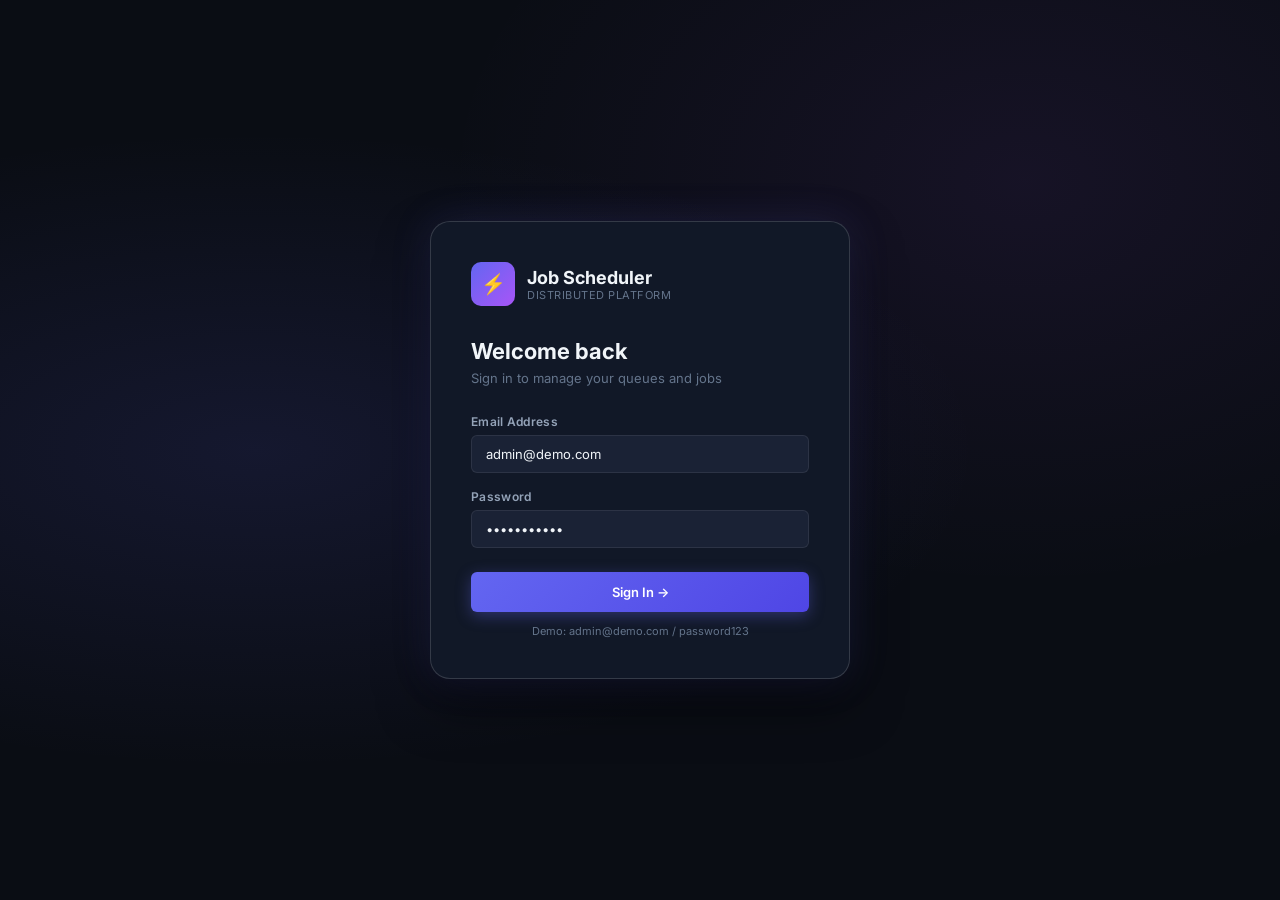
==== frontend/index.html @ 75445cea "feat: initial commit for Distributed Job Scheduler platform" ====
<!DOCTYPE html>
<html lang="en">
<head>
  <meta charset="UTF-8" />
  <meta name="viewport" content="width=device-width, initial-scale=1.0"/>
  <title>Distributed Job Scheduler — Dashboard</title>
  <meta name="description" content="Production-grade distributed job scheduling platform dashboard. Monitor queues, workers, jobs, and system health in real-time."/>
  <link rel="preconnect" href="https://fonts.googleapis.com"/>
  <link href="https://fonts.googleapis.com/css2?family=Inter:wght@300;400;500;600;700;800&family=JetBrains+Mono:wght@400;500&display=swap" rel="stylesheet"/>
  <style>
    /* ─── Design Tokens ─────────────────────────────────────────────── */
    :root {
      --bg-base:       #0a0d14;
      --bg-surface:    #111827;
      --bg-elevated:   #1a2235;
      --bg-hover:      #1e2d45;
      --border:        rgba(255,255,255,0.08);
      --border-bright: rgba(255,255,255,0.15);

      --accent:        #6366f1;
      --accent-glow:   rgba(99,102,241,0.35);
      --accent-light:  #818cf8;
      --green:         #22c55e;
      --green-glow:    rgba(34,197,94,0.25);
      --yellow:        #eab308;
      --yellow-glow:   rgba(234,179,8,0.25);
      --red:           #ef4444;
      --red-glow:      rgba(239,68,68,0.25);
      --blue:          #3b82f6;
      --orange:        #f97316;
      --purple:        #a855f7;
      --cyan:          #06b6d4;

      --text-primary:  #f1f5f9;
      --text-secondary:#94a3b8;
      --text-muted:    #64748b;

      --radius-sm:  6px;
      --radius-md:  10px;
      --radius-lg:  14px;
      --radius-xl:  20px;

      --sidebar-w: 240px;
      --header-h:  60px;
      --shadow-glow: 0 0 40px rgba(99,102,241,0.15);
    }

    /* ─── Reset & Base ──────────────────────────────────────────────── */
    *, *::before, *::after { box-sizing: border-box; margin: 0; padding: 0; }
    html { font-size: 14px; }
    body {
      font-family: 'Inter', sans-serif;
      background: var(--bg-base);
      color: var(--text-primary);
      min-height: 100vh;
      display: flex;
      overflow: hidden;
    }
    button { cursor: pointer; font-family: inherit; border: none; outline: none; }
    input, select, textarea { font-family: inherit; outline: none; }
    a { text-decoration: none; color: inherit; }
    code, pre { font-family: 'JetBrains Mono', monospace; }

    /* ─── Scrollbar ─────────────────────────────────────────────────── */
    ::-webkit-scrollbar { width: 5px; }
    ::-webkit-scrollbar-track { background: transparent; }
    ::-webkit-scrollbar-thumb { background: var(--border-bright); border-radius: 3px; }

    /* ─── Auth Screen ───────────────────────────────────────────────── */
    #auth-screen {
      position: fixed; inset: 0;
      background: var(--bg-base);
      display: flex; align-items: center; justify-content: center;
      z-index: 1000;
      background-image:
        radial-gradient(ellipse at 20% 50%, rgba(99,102,241,0.12) 0%, transparent 50%),
        radial-gradient(ellipse at 80% 20%, rgba(168,85,247,0.08) 0%, transparent 40%);
    }
    .auth-card {
      background: var(--bg-surface);
      border: 1px solid var(--border-bright);
      border-radius: var(--radius-xl);
      padding: 40px;
      width: 420px;
      box-shadow: var(--shadow-glow), 0 25px 50px rgba(0,0,0,0.5);
    }
    .auth-logo {
      display: flex; align-items: center; gap: 12px;
      margin-bottom: 32px;
    }
    .auth-logo-icon {
      width: 44px; height: 44px;
      background: linear-gradient(135deg, var(--accent), var(--purple));
      border-radius: var(--radius-md);
      display: flex; align-items: center; justify-content: center;
      font-size: 20px;
    }
    .auth-logo-text { font-size: 18px; font-weight: 700; }
    .auth-logo-sub { font-size: 11px; color: var(--text-muted); letter-spacing: 0.5px; }
    .auth-title { font-size: 22px; font-weight: 700; margin-bottom: 6px; }
    .auth-subtitle { color: var(--text-muted); font-size: 13px; margin-bottom: 28px; }
    .form-group { margin-bottom: 16px; }
    .form-label { display: block; font-size: 12px; font-weight: 600; color: var(--text-secondary); margin-bottom: 6px; letter-spacing: 0.3px; }
    .form-input {
      width: 100%; padding: 10px 14px;
      background: var(--bg-elevated); border: 1px solid var(--border);
      border-radius: var(--radius-sm); color: var(--text-primary);
      font-size: 13px; transition: border-color 0.2s, box-shadow 0.2s;
    }
    .form-input:focus { border-color: var(--accent); box-shadow: 0 0 0 3px var(--accent-glow); }
    .auth-hint { font-size: 11px; color: var(--text-muted); margin-top: 8px; text-align: center; }
    .auth-error { color: var(--red); font-size: 12px; margin-top: 8px; display: none; }

    /* ─── Buttons ───────────────────────────────────────────────────── */
    .btn {
      display: inline-flex; align-items: center; gap: 6px;
      padding: 8px 16px; border-radius: var(--radius-sm);
      font-size: 13px; font-weight: 600;
      transition: all 0.2s; white-space: nowrap;
    }
    .btn-primary {
      background: linear-gradient(135deg, var(--accent), #4f46e5);
      color: #fff; width: 100%; justify-content: center; padding: 12px;
      box-shadow: 0 4px 15px var(--accent-glow);
    }
    .btn-primary:hover { transform: translateY(-1px); box-shadow: 0 6px 20px var(--accent-glow); }
    .btn-sm {
      padding: 5px 10px; font-size: 11px; font-weight: 500;
      border-radius: 5px;
    }
    .btn-ghost {
      background: transparent; color: var(--text-secondary);
      border: 1px solid var(--border);
    }
    .btn-ghost:hover { background: var(--bg-elevated); color: var(--text-primary); border-color: var(--border-bright); }
    .btn-success { background: var(--green); color: #fff; box-shadow: 0 4px 12px var(--green-glow); }
    .btn-danger { background: var(--red); color: #fff; box-shadow: 0 4px 12px var(--red-glow); }
    .btn-warning { background: var(--yellow); color: #000; }
    .btn-icon { padding: 6px; border-radius: var(--radius-sm); background: var(--bg-elevated); border: 1px solid var(--border); color: var(--text-secondary); }
    .btn-icon:hover { color: var(--text-primary); border-color: var(--border-bright); }

    /* ─── Layout ────────────────────────────────────────────────────── */
    #app { display: none; width: 100%; height: 100vh; overflow: hidden; }
    .sidebar {
      width: var(--sidebar-w); flex-shrink: 0;
      background: var(--bg-surface);
      border-right: 1px solid var(--border);
      display: flex; flex-direction: column;
      height: 100vh; overflow-y: auto;
    }
    .main-area { flex: 1; display: flex; flex-direction: column; overflow: hidden; }
    .header {
      height: var(--header-h); flex-shrink: 0;
      background: var(--bg-surface);
      border-bottom: 1px solid var(--border);
      display: flex; align-items: center; justify-content: space-between;
      padding: 0 24px; gap: 16px;
    }
    .content { flex: 1; overflow-y: auto; padding: 24px; }

    /* ─── Sidebar ───────────────────────────────────────────────────── */
    .sidebar-brand {
      padding: 20px 20px 16px;
      display: flex; align-items: center; gap: 10px;
      border-bottom: 1px solid var(--border);
    }
    .brand-icon {
      width: 34px; height: 34px;
      background: linear-gradient(135deg, var(--accent), var(--purple));
      border-radius: 8px;
      display: flex; align-items: center; justify-content: center;
      font-size: 16px; flex-shrink: 0;
    }
    .brand-text { font-weight: 700; font-size: 14px; line-height: 1.2; }
    .brand-sub { font-size: 10px; color: var(--text-muted); }
    .sidebar-section { padding: 16px 12px 8px; }
    .sidebar-section-label { font-size: 10px; font-weight: 600; color: var(--text-muted); letter-spacing: 1px; text-transform: uppercase; padding: 0 8px; margin-bottom: 4px; }
    .nav-item {
      display: flex; align-items: center; gap: 10px;
      padding: 9px 12px; border-radius: var(--radius-sm);
      font-size: 13px; font-weight: 500; color: var(--text-secondary);
      cursor: pointer; transition: all 0.15s; margin-bottom: 2px;
    }
    .nav-item:hover { background: var(--bg-elevated); color: var(--text-primary); }
    .nav-item.active { background: rgba(99,102,241,0.15); color: var(--accent-light); border: 1px solid rgba(99,102,241,0.2); }
    .nav-icon { font-size: 16px; width: 20px; text-align: center; }
    .nav-badge {
      margin-left: auto; background: var(--accent); color: #fff;
      font-size: 10px; font-weight: 700; border-radius: 10px;
      padding: 1px 6px; min-width: 18px; text-align: center;
    }
    .nav-badge.red { background: var(--red); }
    .sidebar-footer {
      margin-top: auto; padding: 16px;
      border-top: 1px solid var(--border);
    }
    .user-chip {
      display: flex; align-items: center; gap: 10px;
      padding: 8px; border-radius: var(--radius-sm);
      background: var(--bg-elevated); border: 1px solid var(--border);
    }
    .user-avatar {
      width: 28px; height: 28px; border-radius: 50%;
      background: linear-gradient(135deg, var(--accent), var(--purple));
      display: flex; align-items: center; justify-content: center;
      font-size: 12px; font-weight: 700; flex-shrink: 0;
    }
    .user-name { font-size: 12px; font-weight: 600; }
    .user-email { font-size: 10px; color: var(--text-muted); }

    /* ─── Header ────────────────────────────────────────────────────── */
    .page-title { font-size: 16px; font-weight: 700; }
    .page-subtitle { font-size: 11px; color: var(--text-muted); margin-top: 1px; }
    .header-actions { display: flex; align-items: center; gap: 10px; }
    .ws-indicator {
      display: flex; align-items: center; gap: 6px;
      font-size: 11px; color: var(--text-muted);
    }
    .ws-dot { width: 7px; height: 7px; border-radius: 50%; background: var(--red); transition: background 0.3s; }
    .ws-dot.connected { background: var(--green); animation: pulse-green 2s infinite; }
    @keyframes pulse-green {
      0%, 100% { box-shadow: 0 0 0 0 var(--green-glow); }
      50% { box-shadow: 0 0 0 5px transparent; }
    }

    /* ─── Cards ─────────────────────────────────────────────────────── */
    .card {
      background: var(--bg-surface);
      border: 1px solid var(--border);
      border-radius: var(--radius-lg);
      padding: 20px;
      transition: border-color 0.2s;
    }
    .card:hover { border-color: var(--border-bright); }
    .card-title { font-size: 13px; font-weight: 600; color: var(--text-secondary); margin-bottom: 16px; display: flex; align-items: center; gap: 8px; }

    /* ─── Metric Cards ──────────────────────────────────────────────── */
    .metrics-grid { display: grid; grid-template-columns: repeat(auto-fill, minmax(160px, 1fr)); gap: 14px; margin-bottom: 24px; }
    .metric-card {
      background: var(--bg-surface);
      border: 1px solid var(--border);
      border-radius: var(--radius-lg);
      padding: 18px;
      position: relative; overflow: hidden;
      transition: transform 0.2s, border-color 0.2s, box-shadow 0.2s;
    }
    .metric-card::before {
      content: ''; position: absolute;
      top: 0; left: 0; right: 0; height: 2px;
      background: var(--card-color, var(--accent));
    }
    .metric-card:hover { transform: translateY(-2px); border-color: var(--border-bright); box-shadow: 0 8px 25px rgba(0,0,0,0.3); }
    .metric-icon { font-size: 22px; margin-bottom: 10px; }
    .metric-value { font-size: 28px; font-weight: 800; line-height: 1; margin-bottom: 4px; }
    .metric-label { font-size: 11px; color: var(--text-muted); font-weight: 500; }
    .metric-change { font-size: 11px; margin-top: 6px; display: flex; align-items: center; gap: 3px; }
    .metric-change.up { color: var(--green); }
    .metric-change.down { color: var(--red); }

    /* ─── Grid Layouts ──────────────────────────────────────────────── */
    .grid-2 { display: grid; grid-template-columns: 1fr 1fr; gap: 20px; margin-bottom: 20px; }
    .grid-3 { display: grid; grid-template-columns: repeat(3, 1fr); gap: 16px; margin-bottom: 20px; }
    @media (max-width: 1100px) { .grid-2 { grid-template-columns: 1fr; } }
    @media (max-width: 900px) { .grid-3 { grid-template-columns: 1fr 1fr; } }

    /* ─── Chart Canvas ──────────────────────────────────────────────── */
    .chart-container { position: relative; height: 180px; }
    canvas { width: 100% !important; }

    /* ─── Tables ─────────────────────────────────────────────────────── */
    .table-wrap { overflow-x: auto; }
    table { width: 100%; border-collapse: collapse; }
    th {
      padding: 10px 14px; text-align: left;
      font-size: 11px; font-weight: 600; color: var(--text-muted);
      letter-spacing: 0.5px; text-transform: uppercase;
      border-bottom: 1px solid var(--border);
      white-space: nowrap;
    }
    td {
      padding: 12px 14px;
      font-size: 12px; color: var(--text-secondary);
      border-bottom: 1px solid rgba(255,255,255,0.04);
    }
    tr:hover td { background: var(--bg-elevated); }
    .td-main { font-weight: 500; color: var(--text-primary); font-size: 13px; }
    .td-mono { font-family: 'JetBrains Mono', monospace; font-size: 11px; color: var(--text-muted); }

    /* ─── Badges / Pills ─────────────────────────────────────────────── */
    .badge {
      display: inline-flex; align-items: center; gap: 4px;
      padding: 3px 9px; border-radius: 20px;
      font-size: 10px; font-weight: 700; letter-spacing: 0.3px;
      text-transform: uppercase;
    }
    .badge-dot { width: 5px; height: 5px; border-radius: 50%; }
    .badge-queued    { background: rgba(99,102,241,0.15); color: var(--accent-light); }
    .badge-running   { background: rgba(59,130,246,0.15); color: #60a5fa; }
    .badge-completed { background: rgba(34,197,94,0.15);  color: #4ade80; }
    .badge-failed    { background: rgba(239,68,68,0.15);  color: #f87171; }
    .badge-dead      { background: rgba(239,68,68,0.2);   color: #ef4444; border: 1px solid rgba(239,68,68,0.3); }
    .badge-scheduled { background: rgba(234,179,8,0.15);  color: #facc15; }
    .badge-cancelled { background: rgba(100,116,139,0.15);color: #94a3b8; }
    .badge-claimed   { background: rgba(168,85,247,0.15); color: #c084fc; }
    .badge-active    { background: rgba(34,197,94,0.15);  color: #4ade80; }
    .badge-idle      { background: rgba(99,102,241,0.15); color: var(--accent-light); }
    .badge-stopped   { background: rgba(100,116,139,0.15);color: #94a3b8; }
    .badge-paused    { background: rgba(234,179,8,0.15);  color: #facc15; }

    /* ─── Queue Cards ───────────────────────────────────────────────── */
    .queue-grid { display: grid; grid-template-columns: repeat(auto-fill, minmax(260px, 1fr)); gap: 16px; margin-bottom: 20px; }
    .queue-card {
      background: var(--bg-surface);
      border: 1px solid var(--border);
      border-radius: var(--radius-lg);
      padding: 18px;
      transition: all 0.2s;
    }
    .queue-card:hover { border-color: var(--border-bright); transform: translateY(-2px); box-shadow: 0 8px 24px rgba(0,0,0,0.3); }
    .queue-card.paused { opacity: 0.6; border-color: rgba(234,179,8,0.3); }
    .queue-header { display: flex; align-items: flex-start; justify-content: space-between; margin-bottom: 14px; }
    .queue-name { font-weight: 700; font-size: 14px; margin-bottom: 2px; }
    .queue-desc { font-size: 11px; color: var(--text-muted); }
    .queue-stats-row { display: flex; gap: 12px; margin-bottom: 14px; }
    .queue-stat { flex: 1; text-align: center; }
    .queue-stat-val { font-size: 18px; font-weight: 700; line-height: 1; }
    .queue-stat-lbl { font-size: 10px; color: var(--text-muted); margin-top: 2px; }
    .queue-progress { height: 4px; background: var(--bg-elevated); border-radius: 2px; overflow: hidden; margin-bottom: 14px; }
    .queue-progress-bar { height: 100%; border-radius: 2px; transition: width 0.5s; }
    .queue-actions { display: flex; gap: 8px; }

    /* ─── Worker Cards ──────────────────────────────────────────────── */
    .worker-grid { display: grid; grid-template-columns: repeat(auto-fill, minmax(280px, 1fr)); gap: 16px; }
    .worker-card {
      background: var(--bg-surface);
      border: 1px solid var(--border);
      border-radius: var(--radius-lg);
      padding: 18px;
      transition: all 0.2s;
    }
    .worker-card:hover { border-color: var(--border-bright); }
    .worker-card.active { border-color: rgba(34,197,94,0.3); box-shadow: 0 0 20px rgba(34,197,94,0.08); }
    .worker-card.stopped { opacity: 0.5; }
    .worker-header { display: flex; align-items: center; gap: 12px; margin-bottom: 14px; }
    .worker-avatar {
      width: 40px; height: 40px; border-radius: 10px;
      background: linear-gradient(135deg, var(--accent), var(--purple));
      display: flex; align-items: center; justify-content: center;
      font-size: 18px; flex-shrink: 0;
    }
    .worker-name { font-weight: 700; font-size: 14px; }
    .worker-host { font-size: 11px; color: var(--text-muted); font-family: 'JetBrains Mono', monospace; }
    .worker-metrics { display: grid; grid-template-columns: 1fr 1fr 1fr; gap: 10px; margin-bottom: 14px; }
    .worker-metric { text-align: center; padding: 8px; background: var(--bg-elevated); border-radius: var(--radius-sm); }
    .worker-metric-val { font-size: 16px; font-weight: 700; }
    .worker-metric-lbl { font-size: 10px; color: var(--text-muted); }
    .heartbeat-bar { height: 3px; background: var(--bg-elevated); border-radius: 2px; overflow: hidden; }
    .heartbeat-bar-fill { height: 100%; border-radius: 2px; background: var(--green); transition: width 0.3s; }

    /* ─── DLQ ───────────────────────────────────────────────────────── */
    .dlq-entry {
      background: var(--bg-surface);
      border: 1px solid rgba(239,68,68,0.2);
      border-radius: var(--radius-lg);
      padding: 18px;
      margin-bottom: 12px;
      transition: all 0.2s;
    }
    .dlq-entry:hover { border-color: rgba(239,68,68,0.4); }
    .dlq-header { display: flex; align-items: flex-start; justify-content: space-between; margin-bottom: 10px; }
    .dlq-type { font-weight: 700; font-size: 14px; color: #f87171; }
    .dlq-meta { font-size: 11px; color: var(--text-muted); margin-bottom: 10px; font-family: 'JetBrains Mono', monospace; }
    .ai-summary {
      background: rgba(99,102,241,0.08);
      border: 1px solid rgba(99,102,241,0.2);
      border-radius: var(--radius-sm);
      padding: 10px 12px; margin-bottom: 12px;
    }
    .ai-summary-label { font-size: 10px; font-weight: 700; color: var(--accent-light); margin-bottom: 4px; text-transform: uppercase; letter-spacing: 0.5px; }
    .ai-summary-text { font-size: 12px; color: var(--text-secondary); line-height: 1.5; }
    .dlq-actions { display: flex; gap: 8px; }

    /* ─── Log Viewer ─────────────────────────────────────────────────── */
    .log-viewer {
      background: #0a0d14;
      border: 1px solid var(--border);
      border-radius: var(--radius-md);
      padding: 14px;
      font-family: 'JetBrains Mono', monospace;
      font-size: 11px;
      max-height: 300px;
      overflow-y: auto;
    }
    .log-line { display: flex; gap: 10px; padding: 3px 0; }
    .log-time { color: var(--text-muted); flex-shrink: 0; }
    .log-level { flex-shrink: 0; width: 36px; font-weight: 700; }
    .log-level.info  { color: var(--blue); }
    .log-level.warn  { color: var(--yellow); }
    .log-level.error { color: var(--red); }
    .log-level.debug { color: var(--text-muted); }
    .log-msg { color: var(--text-secondary); }

    /* ─── Modal ──────────────────────────────────────────────────────── */
    .modal-overlay {
      position: fixed; inset: 0;
      background: rgba(0,0,0,0.7);
      backdrop-filter: blur(4px);
      display: flex; align-items: center; justify-content: center;
      z-index: 500; opacity: 0; pointer-events: none;
      transition: opacity 0.2s;
    }
    .modal-overlay.open { opacity: 1; pointer-events: all; }
    .modal {
      background: var(--bg-surface);
      border: 1px solid var(--border-bright);
      border-radius: var(--radius-xl);
      padding: 28px;
      width: 480px; max-width: 95vw;
      transform: translateY(20px);
      transition: transform 0.2s;
      box-shadow: 0 25px 60px rgba(0,0,0,0.5);
    }
    .modal-overlay.open .modal { transform: translateY(0); }
    .modal-title { font-size: 16px; font-weight: 700; margin-bottom: 20px; }
    .modal-actions { display: flex; gap: 10px; margin-top: 20px; justify-content: flex-end; }

    /* ─── Filters / Search ───────────────────────────────────────────── */
    .filters { display: flex; gap: 10px; margin-bottom: 16px; flex-wrap: wrap; align-items: center; }
    .search-input {
      padding: 8px 12px 8px 36px;
      background: var(--bg-elevated); border: 1px solid var(--border);
      border-radius: var(--radius-sm); color: var(--text-primary);
      font-size: 12px; width: 220px;
    }
    .search-input:focus { border-color: var(--accent); }
    .search-wrap { position: relative; }
    .search-icon { position: absolute; left: 10px; top: 50%; transform: translateY(-50%); color: var(--text-muted); font-size: 13px; }
    .filter-select {
      padding: 7px 10px; background: var(--bg-elevated); border: 1px solid var(--border);
      border-radius: var(--radius-sm); color: var(--text-primary); font-size: 12px;
    }

    /* ─── Pagination ─────────────────────────────────────────────────── */
    .pagination { display: flex; align-items: center; gap: 8px; margin-top: 16px; justify-content: center; }
    .page-btn {
      width: 30px; height: 30px; border-radius: var(--radius-sm);
      background: var(--bg-elevated); border: 1px solid var(--border);
      color: var(--text-secondary); font-size: 12px; font-weight: 600;
      display: flex; align-items: center; justify-content: center;
      cursor: pointer; transition: all 0.15s;
    }
    .page-btn:hover { background: var(--bg-hover); color: var(--text-primary); }
    .page-btn.active { background: var(--accent); border-color: var(--accent); color: #fff; }
    .page-info { font-size: 12px; color: var(--text-muted); }

    /* ─── Empty State ────────────────────────────────────────────────── */
    .empty-state {
      text-align: center; padding: 48px 20px;
      color: var(--text-muted);
    }
    .empty-state-icon { font-size: 40px; margin-bottom: 12px; }
    .empty-state-text { font-size: 14px; }

    /* ─── Toast ──────────────────────────────────────────────────────── */
    .toast-container { position: fixed; bottom: 20px; right: 20px; z-index: 9999; display: flex; flex-direction: column; gap: 8px; }
    .toast {
      background: var(--bg-elevated); border: 1px solid var(--border-bright);
      border-radius: var(--radius-md); padding: 12px 16px;
      font-size: 12px; color: var(--text-primary);
      display: flex; align-items: center; gap: 10px;
      box-shadow: 0 8px 24px rgba(0,0,0,0.4);
      animation: slideIn 0.3s ease;
      max-width: 320px;
    }
    .toast.success { border-color: rgba(34,197,94,0.4); }
    .toast.error { border-color: rgba(239,68,68,0.4); }
    @keyframes slideIn { from { transform: translateX(100%); opacity: 0; } to { transform: translateX(0); opacity: 1; } }

    /* ─── Loading ────────────────────────────────────────────────────── */
    .spinner {
      width: 18px; height: 18px;
      border: 2px solid var(--border);
      border-top-color: var(--accent);
      border-radius: 50%;
      animation: spin 0.6s linear infinite;
    }
    @keyframes spin { to { transform: rotate(360deg); } }

    /* ─── Misc ───────────────────────────────────────────────────────── */
    .section-header { display: flex; align-items: center; justify-content: space-between; margin-bottom: 16px; }
    .section-title { font-size: 15px; font-weight: 700; }
    .divider { height: 1px; background: var(--border); margin: 20px 0; }
    .tag { display: inline-block; padding: 2px 7px; border-radius: 4px; background: var(--bg-elevated); font-size: 10px; color: var(--text-muted); font-family: 'JetBrains Mono', monospace; }
  </style>
</head>
<body>

<!-- ── Auth Screen ─────────────────────────────────────────────────────── -->
<div id="auth-screen">
  <div class="auth-card">
    <div class="auth-logo">
      <div class="auth-logo-icon">⚡</div>
      <div>
        <div class="auth-logo-text">Job Scheduler</div>
        <div class="auth-logo-sub">DISTRIBUTED PLATFORM</div>
      </div>
    </div>
    <div class="auth-title">Welcome back</div>
    <div class="auth-subtitle">Sign in to manage your queues and jobs</div>
    <div class="form-group">
      <label class="form-label">Email Address</label>
      <input id="login-email" class="form-input" type="email" placeholder="admin@demo.com" value="admin@demo.com"/>
    </div>
    <div class="form-group">
      <label class="form-label">Password</label>
      <input id="login-password" class="form-input" type="password" placeholder="••••••••" value="password123"/>
    </div>
    <div id="auth-error" class="auth-error"></div>
    <button class="btn btn-primary" id="login-btn" onclick="doLogin()" style="margin-top:8px">Sign In →</button>
    <div class="auth-hint" style="margin-top:12px">Demo: admin@demo.com / password123</div>
  </div>
</div>

<!-- ── Main App ────────────────────────────────────────────────────────── -->
<div id="app">
  <!-- Sidebar -->
  <nav class="sidebar">
    <div class="sidebar-brand">
      <div class="brand-icon">⚡</div>
      <div>
        <div class="brand-text">JobScheduler</div>
        <div class="brand-sub">Distributed Platform</div>
      </div>
    </div>

    <div class="sidebar-section">
      <div class="sidebar-section-label">Navigation</div>
      <div class="nav-item active" id="nav-dashboard" onclick="showPage('dashboard')">
        <span class="nav-icon">📊</span> Dashboard
      </div>
      <div class="nav-item" id="nav-queues" onclick="showPage('queues')">
        <span class="nav-icon">📦</span> Queues
        <span class="nav-badge" id="badge-queues">0</span>
      </div>
      <div class="nav-item" id="nav-jobs" onclick="showPage('jobs')">
        <span class="nav-icon">⚡</span> Job Explorer
        <span class="nav-badge" id="badge-jobs">0</span>
      </div>
      <div class="nav-item" id="nav-workers" onclick="showPage('workers')">
        <span class="nav-icon">🖥️</span> Workers
        <span class="nav-badge" id="badge-workers">0</span>
      </div>
      <div class="nav-item" id="nav-dlq" onclick="showPage('dlq')">
        <span class="nav-icon">☠️</span> Dead Letter Queue
        <span class="nav-badge red" id="badge-dlq">0</span>
      </div>
    </div>

    <div class="sidebar-section">
      <div class="sidebar-section-label">Configuration</div>
      <div class="nav-item" id="nav-settings" onclick="showPage('settings')">
        <span class="nav-icon">⚙️</span> Settings
      </div>
    </div>

    <div class="sidebar-footer">
      <div class="user-chip">
        <div class="user-avatar" id="user-avatar-initial">A</div>
        <div>
          <div class="user-name" id="sidebar-user-name">Admin</div>
          <div class="user-email" id="sidebar-user-email">admin@demo.com</div>
        </div>
        <button class="btn-icon" onclick="logout()" style="margin-left:auto" title="Logout">🚪</button>
      </div>
    </div>
  </nav>

  <!-- Main Area -->
  <div class="main-area">
    <!-- Header -->
    <header class="header">
      <div>
        <div class="page-title" id="page-title">Dashboard</div>
        <div class="page-subtitle" id="page-subtitle">System overview & live metrics</div>
      </div>
      <div class="header-actions">
        <div class="ws-indicator">
          <div class="ws-dot" id="ws-dot"></div>
          <span id="ws-status">Connecting…</span>
        </div>
        <button class="btn btn-ghost btn-sm" onclick="refreshAll()">🔄 Refresh</button>
        <button class="btn btn-primary btn-sm" id="header-action-btn" onclick="showEnqueueModal()">+ Enqueue Job</button>
      </div>
    </header>

    <!-- Content -->
    <main class="content" id="content">
      <div style="text-align:center;padding:60px"><div class="spinner" style="margin:auto"></div></div>
    </main>
  </div>
</div>

<!-- ── Modals ───────────────────────────────────────────────────────────── -->
<div class="modal-overlay" id="modal-enqueue">
  <div class="modal">
    <div class="modal-title">⚡ Enqueue Job</div>
    <div class="form-group">
      <label class="form-label">Queue</label>
      <select id="enqueue-queue" class="form-input filter-select" style="width:100%"></select>
    </div>
    <div class="form-group">
      <label class="form-label">Job Type</label>
      <input id="enqueue-type" class="form-input" placeholder="e.g. send-email, generate-report" value="send-email"/>
    </div>
    <div class="form-group">
      <label class="form-label">Payload (JSON)</label>
      <textarea id="enqueue-payload" class="form-input" rows="4" style="resize:vertical;font-family:'JetBrains Mono',monospace;font-size:12px">{"to": "user@example.com", "template": "welcome"}</textarea>
    </div>
    <div style="display:grid;grid-template-columns:1fr 1fr;gap:12px">
      <div class="form-group">
        <label class="form-label">Priority (0–100)</label>
        <input id="enqueue-priority" class="form-input" type="number" value="5" min="0" max="100"/>
      </div>
      <div class="form-group">
        <label class="form-label">Max Attempts</label>
        <input id="enqueue-attempts" class="form-input" type="number" value="3" min="1" max="20"/>
      </div>
    </div>
    <div class="form-group">
      <label class="form-label">Cron Expression (optional)</label>
      <input id="enqueue-cron" class="form-input" placeholder="e.g. */5 * * * * (every 5 min)"/>
    </div>
    <div class="form-group">
      <label class="form-label">Idempotency Key (optional)</label>
      <input id="enqueue-idem" class="form-input" placeholder="unique-operation-id"/>
    </div>
    <div class="modal-actions">
      <button class="btn btn-ghost" onclick="closeModal('modal-enqueue')">Cancel</button>
      <button class="btn btn-primary btn-sm" onclick="submitEnqueue()" style="width:auto">Enqueue →</button>
    </div>
  </div>
</div>

<div class="modal-overlay" id="modal-create-queue">
  <div class="modal">
    <div class="modal-title">📦 Create Queue</div>
    <div class="form-group">
      <label class="form-label">Queue Name</label>
      <input id="cq-name" class="form-input" placeholder="e.g. email-notifications"/>
    </div>
    <div class="form-group">
      <label class="form-label">Description</label>
      <input id="cq-desc" class="form-input" placeholder="Queue description"/>
    </div>
    <div style="display:grid;grid-template-columns:1fr 1fr;gap:12px">
      <div class="form-group">
        <label class="form-label">Concurrency Limit</label>
        <input id="cq-concurrency" class="form-input" type="number" value="5" min="1" max="100"/>
      </div>
      <div class="form-group">
        <label class="form-label">Priority</label>
        <input id="cq-priority" class="form-input" type="number" value="0" min="0" max="100"/>
      </div>
    </div>
    <div class="modal-actions">
      <button class="btn btn-ghost" onclick="closeModal('modal-create-queue')">Cancel</button>
      <button class="btn btn-primary btn-sm" onclick="submitCreateQueue()" style="width:auto">Create →</button>
    </div>
  </div>
</div>

<!-- ── Toast Container ─────────────────────────────────────────────────── -->
<div class="toast-container" id="toast-container"></div>

<script>
/* ════════════════════════════════════════════════════════════════════════
   App State & Config
   ════════════════════════════════════════════════════════════════════════ */
const API = 'http://localhost:8000';
let token = localStorage.getItem('jwt_token') || '';
let currentUser = null;
let currentPage = 'dashboard';
let wsConn = null;
let refreshTimer = null;

// State cache
const state = {
  overview: null,
  queues: [],
  jobs: [],
  workers: [],
  dlq: [],
  throughput: [],
  latency: [],
};

// Page metadata
const pages = {
  dashboard: { title: 'Dashboard', subtitle: 'System overview & live metrics' },
  queues:    { title: 'Queues',    subtitle: 'Manage job queues and configuration' },
  jobs:      { title: 'Job Explorer', subtitle: 'Browse, filter and manage jobs' },
  workers:   { title: 'Workers',   subtitle: 'Worker health & execution monitor' },
  dlq:       { title: 'Dead Letter Queue', subtitle: 'Permanently failed jobs awaiting action' },
  settings:  { title: 'Settings',  subtitle: 'Retry policies and project settings' },
};

/* ════════════════════════════════════════════════════════════════════════
   API Client
   ════════════════════════════════════════════════════════════════════════ */
async function api(method, path, body) {
  const opts = {
    method,
    headers: { 'Content-Type': 'application/json', ...(token ? { Authorization: `Bearer ${token}` } : {}) },
  };
  if (body) opts.body = JSON.stringify(body);
  const res = await fetch(API + path, opts);
  if (res.status === 401) { logout(); return null; }
  if (!res.ok) {
    const err = await res.json().catch(() => ({}));
    throw new Error(err.detail || `HTTP ${res.status}`);
  }
  if (res.status === 204) return null;
  return res.json();
}

/* ════════════════════════════════════════════════════════════════════════
   Auth
   ════════════════════════════════════════════════════════════════════════ */
async function doLogin() {
  const btn = document.getElementById('login-btn');
  const errEl = document.getElementById('auth-error');
  btn.disabled = true;
  btn.textContent = 'Signing in…';
  errEl.style.display = 'none';
  try {
    const email = document.getElementById('login-email').value;
    const password = document.getElementById('login-password').value;
    const data = await api('POST', '/api/auth/login', { email, password });
    token = data.access_token;
    localStorage.setItem('jwt_token', token);
    // get user info
    currentUser = await api('GET', '/api/auth/me');
    bootApp();
  } catch(e) {
    errEl.textContent = e.message || 'Login failed';
    errEl.style.display = 'block';
  } finally {
    btn.disabled = false;
    btn.textContent = 'Sign In →';
  }
}

function logout() {
  token = '';
  localStorage.removeItem('jwt_token');
  if (wsConn) wsConn.close();
  document.getElementById('app').style.display = 'none';
  document.getElementById('auth-screen').style.display = 'flex';
}

async function tryAutoLogin() {
  if (!token) return;
  try {
    currentUser = await api('GET', '/api/auth/me');
    if (currentUser) bootApp();
  } catch { token = ''; localStorage.removeItem('jwt_token'); }
}

/* ════════════════════════════════════════════════════════════════════════
   Boot
   ════════════════════════════════════════════════════════════════════════ */
async function bootApp() {
  document.getElementById('auth-screen').style.display = 'none';
  document.getElementById('app').style.display = 'flex';

  // Update user display
  if (currentUser) {
    document.getElementById('sidebar-user-name').textContent = currentUser.name;
    document.getElementById('sidebar-user-email').textContent = currentUser.email;
    document.getElementById('user-avatar-initial').textContent = currentUser.name[0].toUpperCase();
  }

  // Connect WebSocket
  connectWS();

  // Load data and render
  await refreshAll();

  // Auto-refresh every 10s
  clearInterval(refreshTimer);
  refreshTimer = setInterval(refreshAll, 10000);
}

async function refreshAll() {
  try {
    const [overview, queues, jobs, workers, dlq, throughput] = await Promise.all([
      api('GET', '/api/metrics/overview'),
      api('GET', '/api/queues'),
      api('GET', '/api/jobs?page_size=50'),
      api('GET', '/api/workers'),
      api('GET', '/api/dlq'),
      api('GET', '/api/metrics/throughput?hours=1'),
    ]);
    state.overview = overview;
    state.queues = queues || [];
    state.jobs = jobs || [];
    state.workers = workers || [];
    state.dlq = dlq || [];
    state.throughput = throughput || [];

    // Update badges
    document.getElementById('badge-queues').textContent = state.queues.length;
    document.getElementById('badge-jobs').textContent = state.overview?.running || 0;
    document.getElementById('badge-workers').textContent = state.workers.filter(w => w.status === 'active').length;
    document.getElementById('badge-dlq').textContent = state.dlq.length;

    // Re-render current page
    renderPage(currentPage);
  } catch(e) {
    console.error('Refresh error:', e);
  }
}

/* ════════════════════════════════════════════════════════════════════════
   WebSocket
   ════════════════════════════════════════════════════════════════════════ */
function connectWS() {
  if (wsConn) wsConn.close();
  const wsUrl = API.replace('http', 'ws') + '/ws';
  wsConn = new WebSocket(wsUrl);

  wsConn.onopen = () => {
    document.getElementById('ws-dot').classList.add('connected');
    document.getElementById('ws-status').textContent = 'Live';
    // Keep-alive ping
    setInterval(() => { if (wsConn.readyState === 1) wsConn.send('ping'); }, 25000);
  };

  wsConn.onmessage = (ev) => {
    try {
      const msg = JSON.parse(ev.data);
      handleWSEvent(msg);
    } catch {}
  };

  wsConn.onclose = () => {
    document.getElementById('ws-dot').classList.remove('connected');
    document.getElementById('ws-status').textContent = 'Disconnected';
    setTimeout(connectWS, 3000);
  };

  wsConn.onerror = () => wsConn.close();
}

function handleWSEvent(msg) {
  const ev = msg.event;
  const toastMap = {
    job_created: ['✅', `Job created`, 'success'],
    job_completed: ['✅', `Job completed`, 'success'],
    job_failed_retrying: ['⚠️', `Job failed, retrying…`, 'warning'],
    job_dead: ['☠️', `Job moved to DLQ`, 'error'],
    job_cancelled: ['🚫', `Job cancelled`, ''],
    worker_registered: ['🖥️', `Worker "${msg.name}" joined`, 'success'],
    worker_timed_out: ['⚠️', `Worker timed out`, 'error'],
    queue_paused: ['⏸️', `Queue paused`, ''],
    queue_resumed: ['▶️', `Queue resumed`, 'success'],
    dlq_requeued: ['🔄', `DLQ job re-queued`, 'success'],
  };
  if (toastMap[ev]) {
    const [icon, text, type] = toastMap[ev];
    showToast(icon + ' ' + text, type);
  }
  // Refresh data on relevant events
  const refreshEvents = ['job_created','job_completed','job_dead','worker_registered','worker_timed_out','dlq_requeued','batch_enqueued'];
  if (refreshEvents.includes(ev)) setTimeout(refreshAll, 500);
}

/* ════════════════════════════════════════════════════════════════════════
   Navigation
   ════════════════════════════════════════════════════════════════════════ */
function showPage(page) {
  currentPage = page;
  document.querySelectorAll('.nav-item').forEach(el => el.classList.remove('active'));
  document.getElementById('nav-' + page)?.classList.add('active');
  const meta = pages[page] || { title: page, subtitle: '' };
  document.getElementById('page-title').textContent = meta.title;
  document.getElementById('page-subtitle').textContent = meta.subtitle;
  renderPage(page);
}

function renderPage(page) {
  const content = document.getElementById('content');
  switch(page) {
    case 'dashboard': content.innerHTML = renderDashboard(); initCharts(); break;
    case 'queues':    content.innerHTML = renderQueues(); break;
    case 'jobs':      content.innerHTML = renderJobs(); break;
    case 'workers':   content.innerHTML = renderWorkers(); break;
    case 'dlq':       content.innerHTML = renderDLQ(); break;
    case 'settings':  content.innerHTML = renderSettings(); break;
    default:          content.innerHTML = '<div class="empty-state">Page not found</div>';
  }
}

/* ════════════════════════════════════════════════════════════════════════
   Dashboard Render
   ════════════════════════════════════════════════════════════════════════ */
function renderDashboard() {
  const o = state.overview || {};
  const metrics = [
    { icon:'📬', value: o.queued || 0,        label:'Queued',        color:'var(--accent)',  change:'+12%', up:true },
    { icon:'⚡', value: o.running || 0,       label:'Running',       color:'var(--blue)',    change:'live', up:true },
    { icon:'✅', value: o.completed_24h || 0,  label:'Completed 24h', color:'var(--green)',   change:'+8%',  up:true },
    { icon:'❌', value: o.failed_24h || 0,     label:'Failed 24h',    color:'var(--red)',     change:'-2%',  up:false },
    { icon:'☠️', value: o.dead || 0,          label:'Dead',          color:'var(--orange)',  change:'',     up:false },
    { icon:'🖥️', value: (o.active_workers||0), label:'Active Workers', color:'var(--purple)', change:'',    up:true },
    { icon:'💤', value: (o.idle_workers||0),  label:'Idle Workers',  color:'var(--cyan)',    change:'',     up:true },
    { icon:'📦', value: o.total_queues || 0,  label:'Total Queues',  color:'var(--yellow)',  change:'',     up:true },
  ];

  const metricsHTML = metrics.map(m => `
    <div class="metric-card" style="--card-color:${m.color}">
      <div class="metric-icon">${m.icon}</div>
      <div class="metric-value" style="color:${m.color}">${m.value.toLocaleString()}</div>
      <div class="metric-label">${m.label}</div>
      ${m.change ? `<div class="metric-change ${m.up?'up':'down'}">${m.up?'↑':'↓'} ${m.change}</div>` : ''}
    </div>
  `).join('');

  // Queue health rows
  const queueRows = state.queues.slice(0, 6).map(q => {
    const qJobs = state.jobs.filter(j => j.queue_id === q.id);
    const running = qJobs.filter(j => j.status === 'running').length;
    const queued = qJobs.filter(j => j.status === 'queued').length;
    const utilPct = q.concurrency_limit ? Math.round((running / q.concurrency_limit) * 100) : 0;
    return `
      <tr>
        <td class="td-main">${q.name}</td>
        <td><span class="badge ${q.paused ? 'badge-paused' : 'badge-active'}">${q.paused ? '⏸ Paused' : '▶ Active'}</span></td>
        <td style="color:var(--blue);font-weight:600">${running}</td>
        <td style="color:var(--accent-light);font-weight:600">${queued}</td>
        <td>${q.concurrency_limit}</td>
        <td>
          <div style="width:80px;height:6px;background:var(--bg-elevated);border-radius:3px;overflow:hidden">
            <div style="height:100%;width:${utilPct}%;background:${utilPct>80?'var(--red)':utilPct>50?'var(--yellow)':'var(--green)'};border-radius:3px;transition:width 0.5s"></div>
          </div>
        </td>
      </tr>
    `;
  }).join('');

  // Recent jobs
  const recentJobsHTML = state.jobs.slice(0, 8).map(j => `
    <tr>
      <td class="td-mono">${j.id.slice(0,8)}…</td>
      <td class="td-main">${j.type}</td>
      <td><span class="badge badge-${j.status}">${j.status}</span></td>
      <td>${j.attempt_count}/${j.max_attempts}</td>
      <td class="td-mono">${formatTime(j.created_at)}</td>
      <td>
        ${j.status === 'failed' || j.status === 'dead' ? `<button class="btn btn-sm btn-ghost" onclick="retryJob('${j.id}')">Retry</button>` : ''}
      </td>
    </tr>
  `).join('');

  return `
    <div class="metrics-grid">${metricsHTML}</div>

    <div class="grid-2">
      <div class="card">
        <div class="card-title">📈 Job Throughput (last 60 min)</div>
        <div class="chart-container"><canvas id="throughput-chart"></canvas></div>
      </div>
      <div class="card">
        <div class="card-title">📦 Queue Health</div>
        <div class="table-wrap">
          <table>
            <thead><tr><th>Queue</th><th>Status</th><th>Running</th><th>Queued</th><th>Concurrency</th><th>Util</th></tr></thead>
            <tbody>${queueRows || '<tr><td colspan="6" class="empty-state">No queues</td></tr>'}</tbody>
          </table>
        </div>
      </div>
    </div>

    <div class="card">
      <div class="section-header">
        <div class="card-title" style="margin:0">⚡ Recent Jobs</div>
        <button class="btn btn-ghost btn-sm" onclick="showPage('jobs')">View All →</button>
      </div>
      <div class="table-wrap">
        <table>
          <thead><tr><th>ID</th><th>Type</th><th>Status</th><th>Attempts</th><th>Created</th><th>Action</th></tr></thead>
          <tbody>${recentJobsHTML || '<tr><td colspan="6" style="text-align:center;color:var(--text-muted);padding:32px">No jobs yet</td></tr>'}</tbody>
        </table>
      </div>
    </div>
  `;
}

function initCharts() {
  const canvas = document.getElementById('throughput-chart');
  if (!canvas) return;
  const ctx = canvas.getContext('2d');
  const pts = state.throughput;
  if (!pts.length) { ctx.fillStyle = 'var(--text-muted)'; ctx.font = '13px Inter'; ctx.fillText('No data yet', 20, 90); return; }

  const w = canvas.offsetWidth, h = 160;
  canvas.width = w; canvas.height = h;

  const maxVal = Math.max(...pts.map(p => p.completed + p.failed), 1);
  const padX = 30, padY = 10, chartW = w - padX - 10, chartH = h - padY * 2 - 20;

  const toX = i => padX + (i / (pts.length - 1)) * chartW;
  const toY = v => padY + chartH - (v / maxVal) * chartH;

  // Grid lines
  ctx.strokeStyle = 'rgba(255,255,255,0.05)';
  ctx.lineWidth = 1;
  for (let g = 0; g <= 4; g++) {
    const y = padY + (g / 4) * chartH;
    ctx.beginPath(); ctx.moveTo(padX, y); ctx.lineTo(w - 10, y); ctx.stroke();
  }

  // Completed area
  const grad = ctx.createLinearGradient(0, padY, 0, padY + chartH);
  grad.addColorStop(0, 'rgba(34,197,94,0.4)');
  grad.addColorStop(1, 'rgba(34,197,94,0.02)');
  ctx.beginPath();
  pts.forEach((p, i) => i === 0 ? ctx.moveTo(toX(i), toY(p.completed)) : ctx.lineTo(toX(i), toY(p.completed)));
  ctx.lineTo(toX(pts.length-1), padY + chartH);
  ctx.lineTo(padX, padY + chartH);
  ctx.closePath();
  ctx.fillStyle = grad;
  ctx.fill();

  // Completed line
  ctx.beginPath();
  ctx.strokeStyle = 'var(--green)';
  ctx.lineWidth = 2;
  pts.forEach((p, i) => i === 0 ? ctx.moveTo(toX(i), toY(p.completed)) : ctx.lineTo(toX(i), toY(p.completed)));
  ctx.stroke();

  // Failed line
  ctx.beginPath();
  ctx.strokeStyle = 'var(--red)';
  ctx.lineWidth = 2;
  ctx.setLineDash([4, 4]);
  pts.forEach((p, i) => i === 0 ? ctx.moveTo(toX(i), toY(p.failed)) : ctx.lineTo(toX(i), toY(p.failed)));
  ctx.stroke();
  ctx.setLineDash([]);

  // Legend
  ctx.fillStyle = 'var(--green)'; ctx.fillRect(padX, h - 14, 10, 8);
  ctx.fillStyle = '#94a3b8'; ctx.font = '10px Inter'; ctx.fillText('Completed', padX + 14, h - 6);
  ctx.fillStyle = 'var(--red)'; ctx.fillRect(padX + 90, h - 14, 10, 8);
  ctx.fillStyle = '#94a3b8'; ctx.fillText('Failed', padX + 104, h - 6);
}

/* ════════════════════════════════════════════════════════════════════════
   Queues Render
   ════════════════════════════════════════════════════════════════════════ */
function renderQueues() {
  const cards = state.queues.map(q => {
    const qJobs = state.jobs.filter(j => j.queue_id === q.id);
    const running = qJobs.filter(j => j.status === 'running').length;
    const queued  = qJobs.filter(j => j.status === 'queued').length;
    const done    = qJobs.filter(j => j.status === 'completed').length;
    const failed  = qJobs.filter(j => j.status === 'failed' || j.status === 'dead').length;
    const utilPct = q.concurrency_limit ? Math.min(100, Math.round((running / q.concurrency_limit) * 100)) : 0;
    const barColor = utilPct > 80 ? 'var(--red)' : utilPct > 50 ? 'var(--yellow)' : 'var(--green)';

    return `
      <div class="queue-card ${q.paused ? 'paused' : ''}">
        <div class="queue-header">
          <div>
            <div class="queue-name">📦 ${q.name}</div>
            <div class="queue-desc">${q.description || 'No description'}</div>
          </div>
          <span class="badge ${q.paused ? 'badge-paused' : 'badge-active'}">${q.paused ? '⏸ Paused' : '▶ Active'}</span>
        </div>
        <div class="queue-stats-row">
          <div class="queue-stat">
            <div class="queue-stat-val" style="color:var(--blue)">${running}</div>
            <div class="queue-stat-lbl">Running</div>
          </div>
          <div class="queue-stat">
            <div class="queue-stat-val" style="color:var(--accent-light)">${queued}</div>
            <div class="queue-stat-lbl">Queued</div>
          </div>
          <div class="queue-stat">
            <div class="queue-stat-val" style="color:var(--green)">${done}</div>
            <div class="queue-stat-lbl">Done</div>
          </div>
          <div class="queue-stat">
            <div class="queue-stat-val" style="color:var(--red)">${failed}</div>
            <div class="queue-stat-lbl">Failed</div>
          </div>
        </div>
        <div class="queue-progress">
          <div class="queue-progress-bar" style="width:${utilPct}%;background:${barColor}"></div>
        </div>
        <div style="font-size:10px;color:var(--text-muted);margin-bottom:12px">
          Concurrency: ${running}/${q.concurrency_limit} (${utilPct}%) · Priority: ${q.priority}
        </div>
        <div class="queue-actions">
          ${q.paused
            ? `<button class="btn btn-sm btn-success" onclick="resumeQueue('${q.id}')">▶ Resume</button>`
            : `<button class="btn btn-sm btn-warning" onclick="pauseQueue('${q.id}')">⏸ Pause</button>`
          }
          <button class="btn btn-sm btn-ghost" onclick="showEnqueueForQueue('${q.id}')">+ Job</button>
        </div>
      </div>
    `;
  }).join('');

  return `
    <div class="section-header">
      <div class="section-title">All Queues (${state.queues.length})</div>
      <button class="btn btn-primary btn-sm" onclick="showModal('modal-create-queue')">+ New Queue</button>
    </div>
    <div class="queue-grid">
      ${cards || '<div class="empty-state"><div class="empty-state-icon">📦</div><div class="empty-state-text">No queues yet. Create one to get started.</div></div>'}
    </div>
  `;
}

/* ════════════════════════════════════════════════════════════════════════
   Jobs Render
   ════════════════════════════════════════════════════════════════════════ */
function renderJobs() {
  const rows = state.jobs.map(j => `
    <tr>
      <td class="td-mono">${j.id.slice(0,8)}…</td>
      <td class="td-main">${j.type}</td>
      <td class="td-mono" style="max-width:150px;overflow:hidden;text-overflow:ellipsis">${JSON.stringify(j.payload).slice(0,60)}…</td>
      <td><span class="badge badge-${j.status}">${j.status}</span></td>
      <td style="text-align:center">${j.priority}</td>
      <td>
        <div style="display:flex;gap:2px">
          ${[...Array(j.max_attempts)].map((_,i) => `
            <div style="width:8px;height:8px;border-radius:2px;background:${i < j.attempt_count ? (j.status==='completed'?'var(--green)':'var(--red)') : 'var(--bg-elevated)'}"></div>
          `).join('')}
        </div>
        <span style="font-size:10px;color:var(--text-muted)">${j.attempt_count}/${j.max_attempts}</span>
      </td>
      <td class="td-mono">${formatTime(j.created_at)}</td>
      <td>
        <div style="display:flex;gap:4px">
          ${j.status === 'failed' || j.status === 'dead' || j.status === 'cancelled'
            ? `<button class="btn btn-sm btn-success" onclick="retryJob('${j.id}')">↺</button>` : ''}
          ${j.status !== 'completed' && j.status !== 'dead' && j.status !== 'cancelled'
            ? `<button class="btn btn-sm btn-danger" onclick="cancelJob('${j.id}')">✕</button>` : ''}
        </div>
      </td>
    </tr>
  `).join('');

  return `
    <div class="filters">
      <div class="search-wrap">
        <span class="search-icon">🔍</span>
        <input class="search-input" id="job-search" placeholder="Search job type…" oninput="filterJobs()"/>
      </div>
      <select class="filter-select" id="job-status-filter" onchange="filterJobs()">
        <option value="">All statuses</option>
        <option value="queued">Queued</option>
        <option value="running">Running</option>
        <option value="completed">Completed</option>
        <option value="failed">Failed</option>
        <option value="dead">Dead</option>
        <option value="cancelled">Cancelled</option>
        <option value="scheduled">Scheduled</option>
      </select>
      <button class="btn btn-primary btn-sm" onclick="showEnqueueModal()">+ Enqueue Job</button>
    </div>
    <div class="card">
      <div class="table-wrap">
        <table id="jobs-table">
          <thead>
            <tr>
              <th>ID</th><th>Type</th><th>Payload</th><th>Status</th>
              <th>Priority</th><th>Attempts</th><th>Created</th><th>Actions</th>
            </tr>
          </thead>
          <tbody id="jobs-tbody">${rows || '<tr><td colspan="8" style="text-align:center;padding:40px;color:var(--text-muted)">No jobs found</td></tr>'}</tbody>
        </table>
      </div>
    </div>
  `;
}

function filterJobs() {
  const search = document.getElementById('job-search')?.value.toLowerCase() || '';
  const status = document.getElementById('job-status-filter')?.value || '';
  const filtered = state.jobs.filter(j =>
    (!search || j.type.toLowerCase().includes(search)) &&
    (!status || j.status === status)
  );
  const tbody = document.getElementById('jobs-tbody');
  if (!tbody) return;
  tbody.innerHTML = filtered.map(j => `
    <tr>
      <td class="td-mono">${j.id.slice(0,8)}…</td>
      <td class="td-main">${j.type}</td>
      <td class="td-mono">${JSON.stringify(j.payload).slice(0,50)}…</td>
      <td><span class="badge badge-${j.status}">${j.status}</span></td>
      <td style="text-align:center">${j.priority}</td>
      <td class="td-mono">${j.attempt_count}/${j.max_attempts}</td>
      <td class="td-mono">${formatTime(j.created_at)}</td>
      <td>
        ${j.status === 'failed' || j.status === 'dead' || j.status === 'cancelled'
          ? `<button class="btn btn-sm btn-success" onclick="retryJob('${j.id}')">↺ Retry</button>` : ''}
        ${j.status !== 'completed' && j.status !== 'dead' && j.status !== 'cancelled'
          ? `<button class="btn btn-sm btn-danger" onclick="cancelJob('${j.id}')">✕ Cancel</button>` : ''}
      </td>
    </tr>
  `).join('') || '<tr><td colspan="8" style="text-align:center;padding:40px;color:var(--text-muted)">No matching jobs</td></tr>';
}

/* ════════════════════════════════════════════════════════════════════════
   Workers Render
   ════════════════════════════════════════════════════════════════════════ */
function renderWorkers() {
  const cards = state.workers.map(w => {
    const recentHBs = [];
    const lastHB = w.last_heartbeat ? new Date(w.last_heartbeat) : null;
    const secsSince = lastHB ? Math.round((Date.now() - lastHB) / 1000) : 999;
    const hbHealth = secsSince < 30 ? 100 : secsSince < 60 ? 50 : 0;
    const runningJobs = state.jobs.filter(j => j.claimed_by === w.id && j.status === 'running').length;

    return `
      <div class="worker-card ${w.status}">
        <div class="worker-header">
          <div class="worker-avatar">🖥️</div>
          <div>
            <div class="worker-name">${w.name}</div>
            <div class="worker-host">${w.hostname}</div>
          </div>
          <span class="badge badge-${w.status}" style="margin-left:auto">${w.status}</span>
        </div>
        <div class="worker-metrics">
          <div class="worker-metric">
            <div class="worker-metric-val" style="color:var(--blue)">${runningJobs}</div>
            <div class="worker-metric-lbl">Running</div>
          </div>
          <div class="worker-metric">
            <div class="worker-metric-val" style="color:var(--text-secondary)">${w.max_concurrency}</div>
            <div class="worker-metric-lbl">Max Conc.</div>
          </div>
          <div class="worker-metric">
            <div class="worker-metric-val" style="color:var(--text-muted);font-size:11px">${secsSince < 999 ? secsSince + 's' : 'N/A'}</div>
            <div class="worker-metric-lbl">Last HB</div>
          </div>
        </div>
        <div style="font-size:10px;color:var(--text-muted);margin-bottom:8px">
          Subscribed to ${(w.queue_ids || []).length} queues · PID: ${w.pid || 'N/A'}
        </div>
        <div class="heartbeat-bar">
          <div class="heartbeat-bar-fill" style="width:${hbHealth}%;background:${hbHealth===100?'var(--green)':hbHealth===50?'var(--yellow)':'var(--red)'}"></div>
        </div>
        <div style="font-size:10px;color:var(--text-muted);margin-top:4px">
          Heartbeat health: ${hbHealth===100?'✅ Good':hbHealth===50?'⚠️ Delayed':'❌ Stale'}
        </div>
      </div>
    `;
  }).join('');

  return `
    <div class="section-header">
      <div class="section-title">Workers (${state.workers.length})</div>
      <div style="display:flex;gap:8px;font-size:12px;align-items:center">
        <span style="color:var(--green)">● ${state.workers.filter(w=>w.status==='active').length} Active</span>
        <span style="color:var(--accent-light)">● ${state.workers.filter(w=>w.status==='idle').length} Idle</span>
        <span style="color:var(--text-muted)">● ${state.workers.filter(w=>w.status==='stopped').length} Stopped</span>
      </div>
    </div>
    <div class="worker-grid">
      ${cards || '<div class="empty-state"><div class="empty-state-icon">🖥️</div><div class="empty-state-text">No workers registered. Run the sample worker to get started.</div></div>'}
    </div>
    <div style="margin-top:20px;padding:14px;background:var(--bg-elevated);border-radius:var(--radius-md);border:1px solid var(--border)">
      <div style="font-size:12px;color:var(--text-muted);margin-bottom:6px">Start a worker:</div>
      <code style="font-size:11px;color:var(--accent-light)">python -m worker.sample_worker --name my-worker</code>
    </div>
  `;
}

/* ════════════════════════════════════════════════════════════════════════
   DLQ Render
   ════════════════════════════════════════════════════════════════════════ */
function renderDLQ() {
  const entries = state.dlq.map(entry => `
    <div class="dlq-entry">
      <div class="dlq-header">
        <div>
          <div class="dlq-type">☠️ ${entry.payload?.type || 'Unknown Job'}</div>
          <div class="dlq-meta">Job ID: ${entry.original_job_id.slice(0,16)}… · ${formatTime(entry.created_at)}</div>
        </div>
        <span class="badge badge-dead">Dead</span>
      </div>
      <div style="font-size:12px;color:var(--red);margin-bottom:10px;padding:8px;background:rgba(239,68,68,0.08);border-radius:6px;border:1px solid rgba(239,68,68,0.2)">
        ${entry.last_error || entry.failure_reason || 'Unknown error'}
      </div>
      ${entry.ai_summary ? `
        <div class="ai-summary">
          <div class="ai-summary-label">🤖 AI Failure Analysis</div>
          <div class="ai-summary-text">${entry.ai_summary}</div>
        </div>
      ` : ''}
      <div class="dlq-actions">
        ${entry.can_retry ? `<button class="btn btn-sm btn-success" onclick="requeueDLQ('${entry.id}')">🔄 Re-queue</button>` : ''}
        <button class="btn btn-sm btn-danger" onclick="deleteDLQ('${entry.id}')">🗑 Delete</button>
      </div>
    </div>
  `).join('');

  return `
    <div class="section-header">
      <div class="section-title">Dead Letter Queue (${state.dlq.length} entries)</div>
    </div>
    ${entries || '<div class="empty-state"><div class="empty-state-icon">✅</div><div class="empty-state-text">No dead jobs! Your queues are healthy.</div></div>'}
  `;
}

/* ════════════════════════════════════════════════════════════════════════
   Settings Render
   ════════════════════════════════════════════════════════════════════════ */
function renderSettings() {
  return `
    <div class="grid-2">
      <div class="card">
        <div class="card-title">🔄 Retry Strategies</div>
        <div style="display:flex;flex-direction:column;gap:12px">
          ${[
            {name:'Fixed Delay', desc:'Retries at constant intervals', formula:'delay = base_delay'},
            {name:'Linear Backoff', desc:'Delay increases linearly with attempt number', formula:'delay = base × attempt'},
            {name:'Exponential Backoff', desc:'Delay doubles each retry with ±10% jitter (default)', formula:'delay = min(base × 2ⁿ, max) ± 10%'},
          ].map(s => `
            <div style="padding:12px;background:var(--bg-elevated);border-radius:var(--radius-sm);border:1px solid var(--border)">
              <div style="font-weight:600;margin-bottom:4px">${s.name}</div>
              <div style="font-size:11px;color:var(--text-muted);margin-bottom:6px">${s.desc}</div>
              <code style="font-size:10px;color:var(--accent-light)">${s.formula}</code>
            </div>
          `).join('')}
        </div>
      </div>
      <div class="card">
        <div class="card-title">⚙️ System Configuration</div>
        <div style="display:flex;flex-direction:column;gap:8px;font-size:12px">
          ${[
            ['Worker Heartbeat Timeout', '30 seconds'],
            ['Scheduler Poll Interval', '5 seconds'],
            ['Cron Tick Interval', '10 seconds'],
            ['Stale Job Detection', '15 seconds'],
            ['JWT Access Token Expiry', '60 minutes'],
            ['Max Job Payload Size', 'No limit (JSONB)'],
            ['Max Batch Size', '1000 jobs'],
          ].map(([k,v]) => `
            <div style="display:flex;justify-content:space-between;padding:8px;background:var(--bg-elevated);border-radius:5px">
              <span style="color:var(--text-secondary)">${k}</span>
              <span style="font-family:'JetBrains Mono',monospace;color:var(--accent-light)">${v}</span>
            </div>
          `).join('')}
        </div>
      </div>
    </div>
    <div class="card">
      <div class="card-title">📖 API Quick Reference</div>
      <div style="display:grid;grid-template-columns:1fr 1fr;gap:8px;font-size:11px;font-family:'JetBrains Mono',monospace">
        ${[
          ['POST', '/api/auth/login', 'Authenticate'],
          ['POST', '/api/queues/{id}/jobs', 'Enqueue job'],
          ['POST', '/api/queues/{id}/jobs/batch', 'Batch enqueue'],
          ['POST', '/api/workers/{id}/claim', 'Claim jobs (atomic)'],
          ['POST', '/api/workers/{id}/complete', 'Mark job done'],
          ['POST', '/api/jobs/{id}/retry', 'Retry failed job'],
          ['POST', '/api/jobs/{id}/cancel', 'Cancel job'],
          ['GET',  '/api/metrics/overview', 'System health'],
          ['GET',  '/api/dlq', 'Dead letter queue'],
          ['POST', '/api/dlq/{id}/requeue', 'Re-queue from DLQ'],
        ].map(([m,p,d]) => `
          <div style="padding:8px;background:var(--bg-elevated);border-radius:5px;display:flex;gap:8px;align-items:center">
            <span style="color:${m==='POST'?'var(--green)':'var(--blue)'};font-weight:700;width:36px">${m}</span>
            <span style="color:var(--text-secondary);flex:1">${p}</span>
          </div>
        `).join('')}
      </div>
    </div>
  `;
}

/* ════════════════════════════════════════════════════════════════════════
   Actions
   ════════════════════════════════════════════════════════════════════════ */
async function retryJob(id) {
  try {
    await api('POST', `/api/jobs/${id}/retry`);
    showToast('✅ Job re-queued for retry', 'success');
    await refreshAll();
  } catch(e) { showToast('❌ ' + e.message, 'error'); }
}

async function cancelJob(id) {
  try {
    await api('POST', `/api/jobs/${id}/cancel`);
    showToast('🚫 Job cancelled', '');
    await refreshAll();
  } catch(e) { showToast('❌ ' + e.message, 'error'); }
}

async function pauseQueue(id) {
  try {
    await api('POST', `/api/queues/${id}/pause`);
    showToast('⏸ Queue paused', '');
    await refreshAll();
  } catch(e) { showToast('❌ ' + e.message, 'error'); }
}

async function resumeQueue(id) {
  try {
    await api('POST', `/api/queues/${id}/resume`);
    showToast('▶ Queue resumed', 'success');
    await refreshAll();
  } catch(e) { showToast('❌ ' + e.message, 'error'); }
}

async function requeueDLQ(id) {
  try {
    await api('POST', `/api/dlq/${id}/requeue`);
    showToast('🔄 Job re-queued from DLQ', 'success');
    await refreshAll();
  } catch(e) { showToast('❌ ' + e.message, 'error'); }
}

async function deleteDLQ(id) {
  if (!confirm('Permanently delete this DLQ entry?')) return;
  try {
    await api('DELETE', `/api/dlq/${id}`);
    showToast('🗑 DLQ entry deleted', '');
    await refreshAll();
  } catch(e) { showToast('❌ ' + e.message, 'error'); }
}

/* ════════════════════════════════════════════════════════════════════════
   Modals
   ════════════════════════════════════════════════════════════════════════ */
function showModal(id) { document.getElementById(id).classList.add('open'); }
function closeModal(id) { document.getElementById(id).classList.remove('open'); }

function showEnqueueModal() {
  // Populate queues dropdown
  const sel = document.getElementById('enqueue-queue');
  sel.innerHTML = state.queues.map(q => `<option value="${q.id}">${q.name}</option>`).join('');
  showModal('modal-enqueue');
}

function showEnqueueForQueue(queueId) {
  showEnqueueModal();
  document.getElementById('enqueue-queue').value = queueId;
}

async function submitEnqueue() {
  try {
    const queueId = document.getElementById('enqueue-queue').value;
    const cron = document.getElementById('enqueue-cron').value.trim();
    const idem = document.getElementById('enqueue-idem').value.trim();
    let payload = {};
    try { payload = JSON.parse(document.getElementById('enqueue-payload').value); } catch { payload = {}; }
    await api('POST', `/api/queues/${queueId}/jobs`, {
      type: document.getElementById('enqueue-type').value,
      payload,
      priority: parseInt(document.getElementById('enqueue-priority').value) || 0,
      max_attempts: parseInt(document.getElementById('enqueue-attempts').value) || 3,
      cron_expression: cron || null,
      is_recurring: !!cron,
      idempotency_key: idem || null,
    });
    closeModal('modal-enqueue');
    showToast('✅ Job enqueued!', 'success');
    await refreshAll();
  } catch(e) { showToast('❌ ' + e.message, 'error'); }
}

async function submitCreateQueue() {
  try {
    // Need a project ID - use first available
    let projectId = null;
    const orgs = await api('GET', '/api/orgs');
    if (orgs && orgs.length) {
      const projects = await api('GET', `/api/orgs/${orgs[0].id}/projects`);
      if (projects && projects.length) projectId = projects[0].id;
    }
    if (!projectId) { showToast('❌ No project found', 'error'); return; }
    await api('POST', `/api/projects/${projectId}/queues`, {
      name: document.getElementById('cq-name').value,
      description: document.getElementById('cq-desc').value,
      concurrency_limit: parseInt(document.getElementById('cq-concurrency').value) || 5,
      priority: parseInt(document.getElementById('cq-priority').value) || 0,
    });
    closeModal('modal-create-queue');
    showToast('✅ Queue created!', 'success');
    await refreshAll();
  } catch(e) { showToast('❌ ' + e.message, 'error'); }
}

/* ════════════════════════════════════════════════════════════════════════
   Utilities
   ════════════════════════════════════════════════════════════════════════ */
function showToast(msg, type = '') {
  const container = document.getElementById('toast-container');
  const el = document.createElement('div');
  el.className = `toast ${type}`;
  el.textContent = msg;
  container.appendChild(el);
  setTimeout(() => el.remove(), 3500);
}

function formatTime(ts) {
  if (!ts) return '—';
  try {
    const d = new Date(ts);
    const now = new Date();
    const diff = now - d;
    if (diff < 60000) return Math.round(diff/1000) + 's ago';
    if (diff < 3600000) return Math.round(diff/60000) + 'm ago';
    return d.toLocaleDateString() + ' ' + d.toLocaleTimeString([], {hour:'2-digit',minute:'2-digit'});
  } catch { return ts; }
}

// Close modals on overlay click
document.querySelectorAll('.modal-overlay').forEach(overlay => {
  overlay.addEventListener('click', e => {
    if (e.target === overlay) overlay.classList.remove('open');
  });
});

// Enter key on login
document.addEventListener('keydown', e => {
  if (e.key === 'Enter' && document.getElementById('auth-screen').style.display !== 'none') doLogin();
});

// Boot
tryAutoLogin();
</script>
</body>
</html>
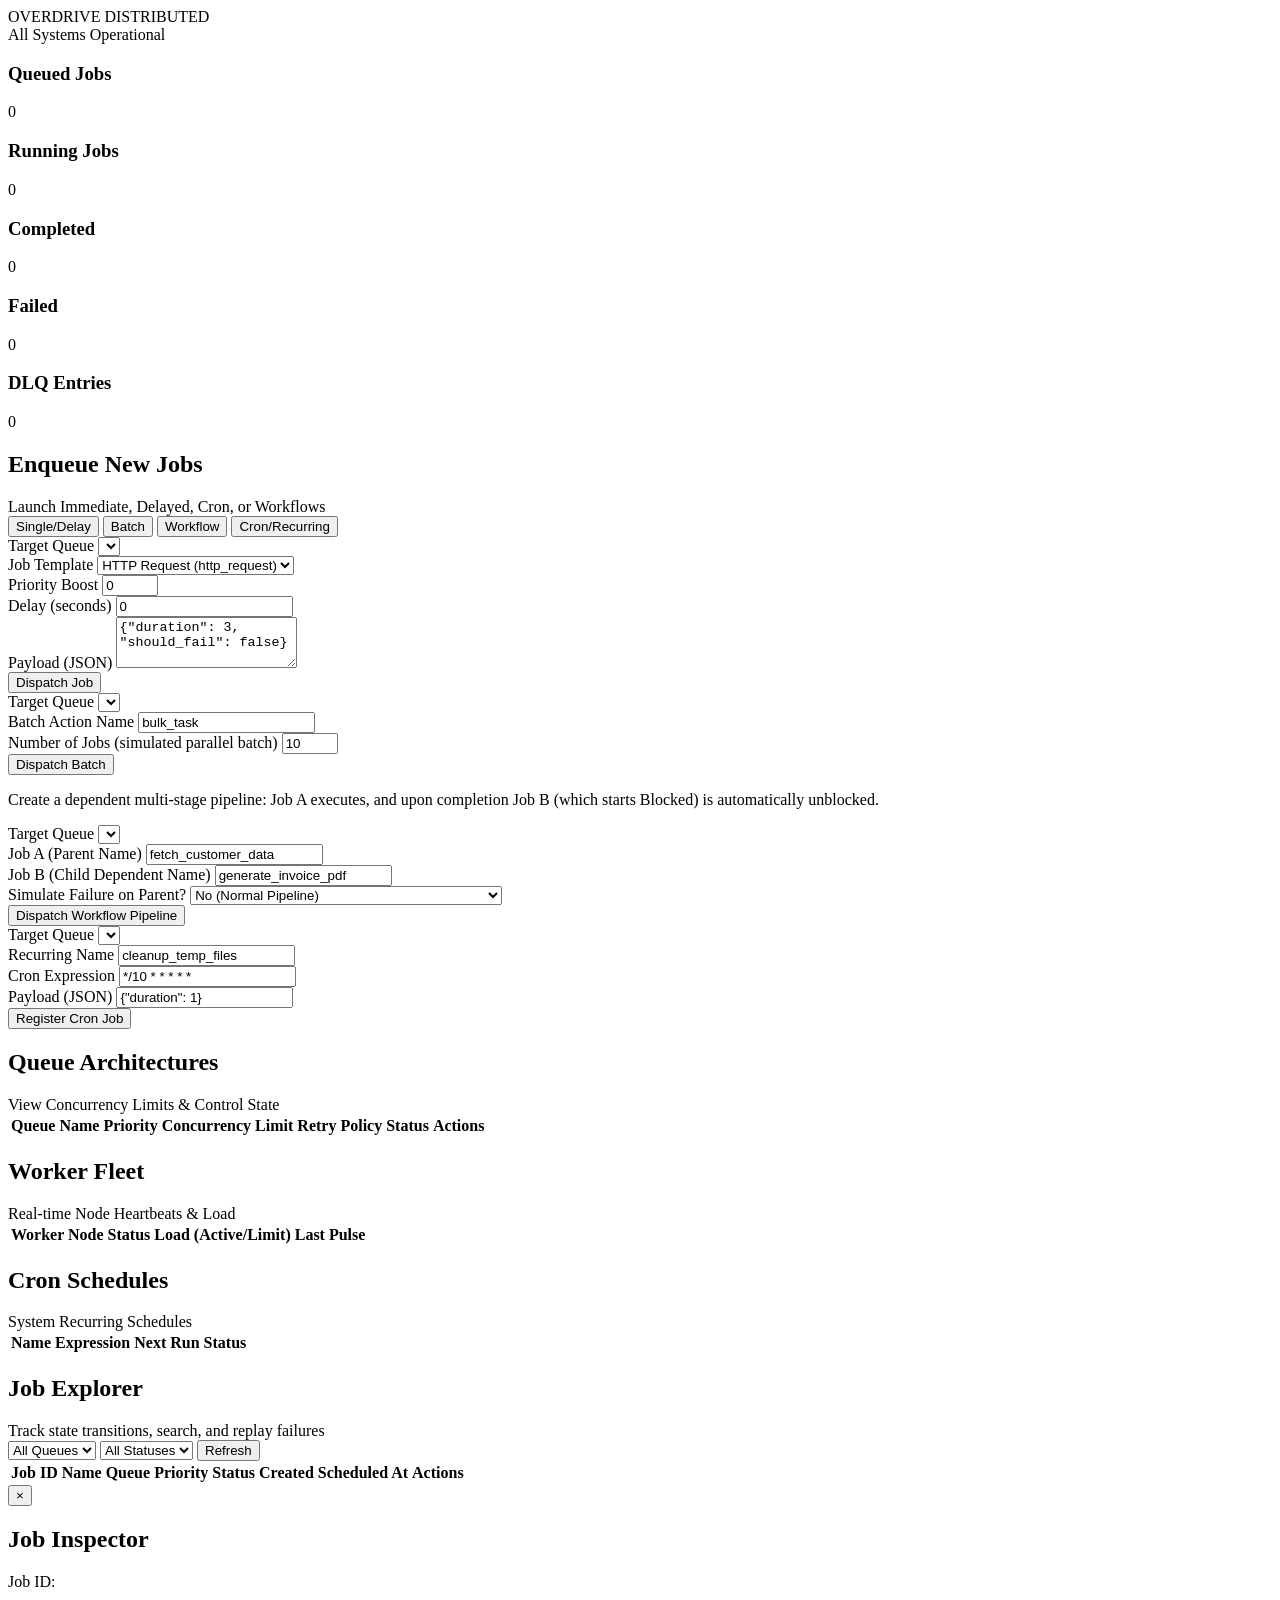
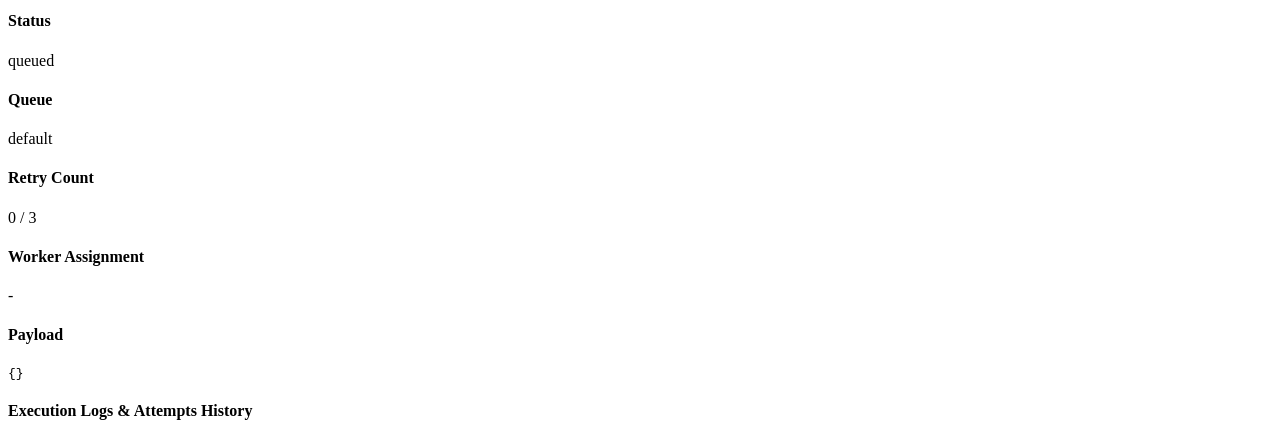
==== commit 655e1952: "Replace old codebase with new production-ready Distributed Job Scheduler" ====
--- a/frontend/index.html
+++ b/frontend/index.html
@@ -1,1544 +1,382 @@
 <!DOCTYPE html>
 <html lang="en">
 <head>
-  <meta charset="UTF-8" />
-  <meta name="viewport" content="width=device-width, initial-scale=1.0"/>
-  <title>Distributed Job Scheduler — Dashboard</title>
-  <meta name="description" content="Production-grade distributed job scheduling platform dashboard. Monitor queues, workers, jobs, and system health in real-time."/>
-  <link rel="preconnect" href="https://fonts.googleapis.com"/>
-  <link href="https://fonts.googleapis.com/css2?family=Inter:wght@300;400;500;600;700;800&family=JetBrains+Mono:wght@400;500&display=swap" rel="stylesheet"/>
-  <style>
-    /* ─── Design Tokens ─────────────────────────────────────────────── */
-    :root {
-      --bg-base:       #0a0d14;
-      --bg-surface:    #111827;
-      --bg-elevated:   #1a2235;
-      --bg-hover:      #1e2d45;
-      --border:        rgba(255,255,255,0.08);
-      --border-bright: rgba(255,255,255,0.15);
-
-      --accent:        #6366f1;
-      --accent-glow:   rgba(99,102,241,0.35);
-      --accent-light:  #818cf8;
-      --green:         #22c55e;
-      --green-glow:    rgba(34,197,94,0.25);
-      --yellow:        #eab308;
-      --yellow-glow:   rgba(234,179,8,0.25);
-      --red:           #ef4444;
-      --red-glow:      rgba(239,68,68,0.25);
-      --blue:          #3b82f6;
-      --orange:        #f97316;
-      --purple:        #a855f7;
-      --cyan:          #06b6d4;
-
-      --text-primary:  #f1f5f9;
-      --text-secondary:#94a3b8;
-      --text-muted:    #64748b;
-
-      --radius-sm:  6px;
-      --radius-md:  10px;
-      --radius-lg:  14px;
-      --radius-xl:  20px;
-
-      --sidebar-w: 240px;
-      --header-h:  60px;
-      --shadow-glow: 0 0 40px rgba(99,102,241,0.15);
-    }
-
-    /* ─── Reset & Base ──────────────────────────────────────────────── */
-    *, *::before, *::after { box-sizing: border-box; margin: 0; padding: 0; }
-    html { font-size: 14px; }
-    body {
-      font-family: 'Inter', sans-serif;
-      background: var(--bg-base);
-      color: var(--text-primary);
-      min-height: 100vh;
-      display: flex;
-      overflow: hidden;
-    }
-    button { cursor: pointer; font-family: inherit; border: none; outline: none; }
-    input, select, textarea { font-family: inherit; outline: none; }
-    a { text-decoration: none; color: inherit; }
-    code, pre { font-family: 'JetBrains Mono', monospace; }
-
-    /* ─── Scrollbar ─────────────────────────────────────────────────── */
-    ::-webkit-scrollbar { width: 5px; }
-    ::-webkit-scrollbar-track { background: transparent; }
-    ::-webkit-scrollbar-thumb { background: var(--border-bright); border-radius: 3px; }
-
-    /* ─── Auth Screen ───────────────────────────────────────────────── */
-    #auth-screen {
-      position: fixed; inset: 0;
-      background: var(--bg-base);
-      display: flex; align-items: center; justify-content: center;
-      z-index: 1000;
-      background-image:
-        radial-gradient(ellipse at 20% 50%, rgba(99,102,241,0.12) 0%, transparent 50%),
-        radial-gradient(ellipse at 80% 20%, rgba(168,85,247,0.08) 0%, transparent 40%);
-    }
-    .auth-card {
-      background: var(--bg-surface);
-      border: 1px solid var(--border-bright);
-      border-radius: var(--radius-xl);
-      padding: 40px;
-      width: 420px;
-      box-shadow: var(--shadow-glow), 0 25px 50px rgba(0,0,0,0.5);
-    }
-    .auth-logo {
-      display: flex; align-items: center; gap: 12px;
-      margin-bottom: 32px;
-    }
-    .auth-logo-icon {
-      width: 44px; height: 44px;
-      background: linear-gradient(135deg, var(--accent), var(--purple));
-      border-radius: var(--radius-md);
-      display: flex; align-items: center; justify-content: center;
-      font-size: 20px;
-    }
-    .auth-logo-text { font-size: 18px; font-weight: 700; }
-    .auth-logo-sub { font-size: 11px; color: var(--text-muted); letter-spacing: 0.5px; }
-    .auth-title { font-size: 22px; font-weight: 700; margin-bottom: 6px; }
-    .auth-subtitle { color: var(--text-muted); font-size: 13px; margin-bottom: 28px; }
-    .form-group { margin-bottom: 16px; }
-    .form-label { display: block; font-size: 12px; font-weight: 600; color: var(--text-secondary); margin-bottom: 6px; letter-spacing: 0.3px; }
-    .form-input {
-      width: 100%; padding: 10px 14px;
-      background: var(--bg-elevated); border: 1px solid var(--border);
-      border-radius: var(--radius-sm); color: var(--text-primary);
-      font-size: 13px; transition: border-color 0.2s, box-shadow 0.2s;
-    }
-    .form-input:focus { border-color: var(--accent); box-shadow: 0 0 0 3px var(--accent-glow); }
-    .auth-hint { font-size: 11px; color: var(--text-muted); margin-top: 8px; text-align: center; }
-    .auth-error { color: var(--red); font-size: 12px; margin-top: 8px; display: none; }
-
-    /* ─── Buttons ───────────────────────────────────────────────────── */
-    .btn {
-      display: inline-flex; align-items: center; gap: 6px;
-      padding: 8px 16px; border-radius: var(--radius-sm);
-      font-size: 13px; font-weight: 600;
-      transition: all 0.2s; white-space: nowrap;
-    }
-    .btn-primary {
-      background: linear-gradient(135deg, var(--accent), #4f46e5);
-      color: #fff; width: 100%; justify-content: center; padding: 12px;
-      box-shadow: 0 4px 15px var(--accent-glow);
-    }
-    .btn-primary:hover { transform: translateY(-1px); box-shadow: 0 6px 20px var(--accent-glow); }
-    .btn-sm {
-      padding: 5px 10px; font-size: 11px; font-weight: 500;
-      border-radius: 5px;
-    }
-    .btn-ghost {
-      background: transparent; color: var(--text-secondary);
-      border: 1px solid var(--border);
-    }
-    .btn-ghost:hover { background: var(--bg-elevated); color: var(--text-primary); border-color: var(--border-bright); }
-    .btn-success { background: var(--green); color: #fff; box-shadow: 0 4px 12px var(--green-glow); }
-    .btn-danger { background: var(--red); color: #fff; box-shadow: 0 4px 12px var(--red-glow); }
-    .btn-warning { background: var(--yellow); color: #000; }
-    .btn-icon { padding: 6px; border-radius: var(--radius-sm); background: var(--bg-elevated); border: 1px solid var(--border); color: var(--text-secondary); }
-    .btn-icon:hover { color: var(--text-primary); border-color: var(--border-bright); }
-
-    /* ─── Layout ────────────────────────────────────────────────────── */
-    #app { display: none; width: 100%; height: 100vh; overflow: hidden; }
-    .sidebar {
-      width: var(--sidebar-w); flex-shrink: 0;
-      background: var(--bg-surface);
-      border-right: 1px solid var(--border);
-      display: flex; flex-direction: column;
-      height: 100vh; overflow-y: auto;
-    }
-    .main-area { flex: 1; display: flex; flex-direction: column; overflow: hidden; }
-    .header {
-      height: var(--header-h); flex-shrink: 0;
-      background: var(--bg-surface);
-      border-bottom: 1px solid var(--border);
-      display: flex; align-items: center; justify-content: space-between;
-      padding: 0 24px; gap: 16px;
-    }
-    .content { flex: 1; overflow-y: auto; padding: 24px; }
-
-    /* ─── Sidebar ───────────────────────────────────────────────────── */
-    .sidebar-brand {
-      padding: 20px 20px 16px;
-      display: flex; align-items: center; gap: 10px;
-      border-bottom: 1px solid var(--border);
-    }
-    .brand-icon {
-      width: 34px; height: 34px;
-      background: linear-gradient(135deg, var(--accent), var(--purple));
-      border-radius: 8px;
-      display: flex; align-items: center; justify-content: center;
-      font-size: 16px; flex-shrink: 0;
-    }
-    .brand-text { font-weight: 700; font-size: 14px; line-height: 1.2; }
-    .brand-sub { font-size: 10px; color: var(--text-muted); }
-    .sidebar-section { padding: 16px 12px 8px; }
-    .sidebar-section-label { font-size: 10px; font-weight: 600; color: var(--text-muted); letter-spacing: 1px; text-transform: uppercase; padding: 0 8px; margin-bottom: 4px; }
-    .nav-item {
-      display: flex; align-items: center; gap: 10px;
-      padding: 9px 12px; border-radius: var(--radius-sm);
-      font-size: 13px; font-weight: 500; color: var(--text-secondary);
-      cursor: pointer; transition: all 0.15s; margin-bottom: 2px;
-    }
-    .nav-item:hover { background: var(--bg-elevated); color: var(--text-primary); }
-    .nav-item.active { background: rgba(99,102,241,0.15); color: var(--accent-light); border: 1px solid rgba(99,102,241,0.2); }
-    .nav-icon { font-size: 16px; width: 20px; text-align: center; }
-    .nav-badge {
-      margin-left: auto; background: var(--accent); color: #fff;
-      font-size: 10px; font-weight: 700; border-radius: 10px;
-      padding: 1px 6px; min-width: 18px; text-align: center;
-    }
-    .nav-badge.red { background: var(--red); }
-    .sidebar-footer {
-      margin-top: auto; padding: 16px;
-      border-top: 1px solid var(--border);
-    }
-    .user-chip {
-      display: flex; align-items: center; gap: 10px;
-      padding: 8px; border-radius: var(--radius-sm);
-      background: var(--bg-elevated); border: 1px solid var(--border);
-    }
-    .user-avatar {
-      width: 28px; height: 28px; border-radius: 50%;
-      background: linear-gradient(135deg, var(--accent), var(--purple));
-      display: flex; align-items: center; justify-content: center;
-      font-size: 12px; font-weight: 700; flex-shrink: 0;
-    }
-    .user-name { font-size: 12px; font-weight: 600; }
-    .user-email { font-size: 10px; color: var(--text-muted); }
-
-    /* ─── Header ────────────────────────────────────────────────────── */
-    .page-title { font-size: 16px; font-weight: 700; }
-    .page-subtitle { font-size: 11px; color: var(--text-muted); margin-top: 1px; }
-    .header-actions { display: flex; align-items: center; gap: 10px; }
-    .ws-indicator {
-      display: flex; align-items: center; gap: 6px;
-      font-size: 11px; color: var(--text-muted);
-    }
-    .ws-dot { width: 7px; height: 7px; border-radius: 50%; background: var(--red); transition: background 0.3s; }
-    .ws-dot.connected { background: var(--green); animation: pulse-green 2s infinite; }
-    @keyframes pulse-green {
-      0%, 100% { box-shadow: 0 0 0 0 var(--green-glow); }
-      50% { box-shadow: 0 0 0 5px transparent; }
-    }
-
-    /* ─── Cards ─────────────────────────────────────────────────────── */
-    .card {
-      background: var(--bg-surface);
-      border: 1px solid var(--border);
-      border-radius: var(--radius-lg);
-      padding: 20px;
-      transition: border-color 0.2s;
-    }
-    .card:hover { border-color: var(--border-bright); }
-    .card-title { font-size: 13px; font-weight: 600; color: var(--text-secondary); margin-bottom: 16px; display: flex; align-items: center; gap: 8px; }
-
-    /* ─── Metric Cards ──────────────────────────────────────────────── */
-    .metrics-grid { display: grid; grid-template-columns: repeat(auto-fill, minmax(160px, 1fr)); gap: 14px; margin-bottom: 24px; }
-    .metric-card {
-      background: var(--bg-surface);
-      border: 1px solid var(--border);
-      border-radius: var(--radius-lg);
-      padding: 18px;
-      position: relative; overflow: hidden;
-      transition: transform 0.2s, border-color 0.2s, box-shadow 0.2s;
-    }
-    .metric-card::before {
-      content: ''; position: absolute;
-      top: 0; left: 0; right: 0; height: 2px;
-      background: var(--card-color, var(--accent));
-    }
-    .metric-card:hover { transform: translateY(-2px); border-color: var(--border-bright); box-shadow: 0 8px 25px rgba(0,0,0,0.3); }
-    .metric-icon { font-size: 22px; margin-bottom: 10px; }
-    .metric-value { font-size: 28px; font-weight: 800; line-height: 1; margin-bottom: 4px; }
-    .metric-label { font-size: 11px; color: var(--text-muted); font-weight: 500; }
-    .metric-change { font-size: 11px; margin-top: 6px; display: flex; align-items: center; gap: 3px; }
-    .metric-change.up { color: var(--green); }
-    .metric-change.down { color: var(--red); }
-
-    /* ─── Grid Layouts ──────────────────────────────────────────────── */
-    .grid-2 { display: grid; grid-template-columns: 1fr 1fr; gap: 20px; margin-bottom: 20px; }
-    .grid-3 { display: grid; grid-template-columns: repeat(3, 1fr); gap: 16px; margin-bottom: 20px; }
-    @media (max-width: 1100px) { .grid-2 { grid-template-columns: 1fr; } }
-    @media (max-width: 900px) { .grid-3 { grid-template-columns: 1fr 1fr; } }
-
-    /* ─── Chart Canvas ──────────────────────────────────────────────── */
-    .chart-container { position: relative; height: 180px; }
-    canvas { width: 100% !important; }
-
-    /* ─── Tables ─────────────────────────────────────────────────────── */
-    .table-wrap { overflow-x: auto; }
-    table { width: 100%; border-collapse: collapse; }
-    th {
-      padding: 10px 14px; text-align: left;
-      font-size: 11px; font-weight: 600; color: var(--text-muted);
-      letter-spacing: 0.5px; text-transform: uppercase;
-      border-bottom: 1px solid var(--border);
-      white-space: nowrap;
-    }
-    td {
-      padding: 12px 14px;
-      font-size: 12px; color: var(--text-secondary);
-      border-bottom: 1px solid rgba(255,255,255,0.04);
-    }
-    tr:hover td { background: var(--bg-elevated); }
-    .td-main { font-weight: 500; color: var(--text-primary); font-size: 13px; }
-    .td-mono { font-family: 'JetBrains Mono', monospace; font-size: 11px; color: var(--text-muted); }
-
-    /* ─── Badges / Pills ─────────────────────────────────────────────── */
-    .badge {
-      display: inline-flex; align-items: center; gap: 4px;
-      padding: 3px 9px; border-radius: 20px;
-      font-size: 10px; font-weight: 700; letter-spacing: 0.3px;
-      text-transform: uppercase;
-    }
-    .badge-dot { width: 5px; height: 5px; border-radius: 50%; }
-    .badge-queued    { background: rgba(99,102,241,0.15); color: var(--accent-light); }
-    .badge-running   { background: rgba(59,130,246,0.15); color: #60a5fa; }
-    .badge-completed { background: rgba(34,197,94,0.15);  color: #4ade80; }
-    .badge-failed    { background: rgba(239,68,68,0.15);  color: #f87171; }
-    .badge-dead      { background: rgba(239,68,68,0.2);   color: #ef4444; border: 1px solid rgba(239,68,68,0.3); }
-    .badge-scheduled { background: rgba(234,179,8,0.15);  color: #facc15; }
-    .badge-cancelled { background: rgba(100,116,139,0.15);color: #94a3b8; }
-    .badge-claimed   { background: rgba(168,85,247,0.15); color: #c084fc; }
-    .badge-active    { background: rgba(34,197,94,0.15);  color: #4ade80; }
-    .badge-idle      { background: rgba(99,102,241,0.15); color: var(--accent-light); }
-    .badge-stopped   { background: rgba(100,116,139,0.15);color: #94a3b8; }
-    .badge-paused    { background: rgba(234,179,8,0.15);  color: #facc15; }
-
-    /* ─── Queue Cards ───────────────────────────────────────────────── */
-    .queue-grid { display: grid; grid-template-columns: repeat(auto-fill, minmax(260px, 1fr)); gap: 16px; margin-bottom: 20px; }
-    .queue-card {
-      background: var(--bg-surface);
-      border: 1px solid var(--border);
-      border-radius: var(--radius-lg);
-      padding: 18px;
-      transition: all 0.2s;
-    }
-    .queue-card:hover { border-color: var(--border-bright); transform: translateY(-2px); box-shadow: 0 8px 24px rgba(0,0,0,0.3); }
-    .queue-card.paused { opacity: 0.6; border-color: rgba(234,179,8,0.3); }
-    .queue-header { display: flex; align-items: flex-start; justify-content: space-between; margin-bottom: 14px; }
-    .queue-name { font-weight: 700; font-size: 14px; margin-bottom: 2px; }
-    .queue-desc { font-size: 11px; color: var(--text-muted); }
-    .queue-stats-row { display: flex; gap: 12px; margin-bottom: 14px; }
-    .queue-stat { flex: 1; text-align: center; }
-    .queue-stat-val { font-size: 18px; font-weight: 700; line-height: 1; }
-    .queue-stat-lbl { font-size: 10px; color: var(--text-muted); margin-top: 2px; }
-    .queue-progress { height: 4px; background: var(--bg-elevated); border-radius: 2px; overflow: hidden; margin-bottom: 14px; }
-    .queue-progress-bar { height: 100%; border-radius: 2px; transition: width 0.5s; }
-    .queue-actions { display: flex; gap: 8px; }
-
-    /* ─── Worker Cards ──────────────────────────────────────────────── */
-    .worker-grid { display: grid; grid-template-columns: repeat(auto-fill, minmax(280px, 1fr)); gap: 16px; }
-    .worker-card {
-      background: var(--bg-surface);
-      border: 1px solid var(--border);
-      border-radius: var(--radius-lg);
-      padding: 18px;
-      transition: all 0.2s;
-    }
-    .worker-card:hover { border-color: var(--border-bright); }
-    .worker-card.active { border-color: rgba(34,197,94,0.3); box-shadow: 0 0 20px rgba(34,197,94,0.08); }
-    .worker-card.stopped { opacity: 0.5; }
-    .worker-header { display: flex; align-items: center; gap: 12px; margin-bottom: 14px; }
-    .worker-avatar {
-      width: 40px; height: 40px; border-radius: 10px;
-      background: linear-gradient(135deg, var(--accent), var(--purple));
-      display: flex; align-items: center; justify-content: center;
-      font-size: 18px; flex-shrink: 0;
-    }
-    .worker-name { font-weight: 700; font-size: 14px; }
-    .worker-host { font-size: 11px; color: var(--text-muted); font-family: 'JetBrains Mono', monospace; }
-    .worker-metrics { display: grid; grid-template-columns: 1fr 1fr 1fr; gap: 10px; margin-bottom: 14px; }
-    .worker-metric { text-align: center; padding: 8px; background: var(--bg-elevated); border-radius: var(--radius-sm); }
-    .worker-metric-val { font-size: 16px; font-weight: 700; }
-    .worker-metric-lbl { font-size: 10px; color: var(--text-muted); }
-    .heartbeat-bar { height: 3px; background: var(--bg-elevated); border-radius: 2px; overflow: hidden; }
-    .heartbeat-bar-fill { height: 100%; border-radius: 2px; background: var(--green); transition: width 0.3s; }
-
-    /* ─── DLQ ───────────────────────────────────────────────────────── */
-    .dlq-entry {
-      background: var(--bg-surface);
-      border: 1px solid rgba(239,68,68,0.2);
-      border-radius: var(--radius-lg);
-      padding: 18px;
-      margin-bottom: 12px;
-      transition: all 0.2s;
-    }
-    .dlq-entry:hover { border-color: rgba(239,68,68,0.4); }
-    .dlq-header { display: flex; align-items: flex-start; justify-content: space-between; margin-bottom: 10px; }
-    .dlq-type { font-weight: 700; font-size: 14px; color: #f87171; }
-    .dlq-meta { font-size: 11px; color: var(--text-muted); margin-bottom: 10px; font-family: 'JetBrains Mono', monospace; }
-    .ai-summary {
-      background: rgba(99,102,241,0.08);
-      border: 1px solid rgba(99,102,241,0.2);
-      border-radius: var(--radius-sm);
-      padding: 10px 12px; margin-bottom: 12px;
-    }
-    .ai-summary-label { font-size: 10px; font-weight: 700; color: var(--accent-light); margin-bottom: 4px; text-transform: uppercase; letter-spacing: 0.5px; }
-    .ai-summary-text { font-size: 12px; color: var(--text-secondary); line-height: 1.5; }
-    .dlq-actions { display: flex; gap: 8px; }
-
-    /* ─── Log Viewer ─────────────────────────────────────────────────── */
-    .log-viewer {
-      background: #0a0d14;
-      border: 1px solid var(--border);
-      border-radius: var(--radius-md);
-      padding: 14px;
-      font-family: 'JetBrains Mono', monospace;
-      font-size: 11px;
-      max-height: 300px;
-      overflow-y: auto;
-    }
-    .log-line { display: flex; gap: 10px; padding: 3px 0; }
-    .log-time { color: var(--text-muted); flex-shrink: 0; }
-    .log-level { flex-shrink: 0; width: 36px; font-weight: 700; }
-    .log-level.info  { color: var(--blue); }
-    .log-level.warn  { color: var(--yellow); }
-    .log-level.error { color: var(--red); }
-    .log-level.debug { color: var(--text-muted); }
-    .log-msg { color: var(--text-secondary); }
-
-    /* ─── Modal ──────────────────────────────────────────────────────── */
-    .modal-overlay {
-      position: fixed; inset: 0;
-      background: rgba(0,0,0,0.7);
-      backdrop-filter: blur(4px);
-      display: flex; align-items: center; justify-content: center;
-      z-index: 500; opacity: 0; pointer-events: none;
-      transition: opacity 0.2s;
-    }
-    .modal-overlay.open { opacity: 1; pointer-events: all; }
-    .modal {
-      background: var(--bg-surface);
-      border: 1px solid var(--border-bright);
-      border-radius: var(--radius-xl);
-      padding: 28px;
-      width: 480px; max-width: 95vw;
-      transform: translateY(20px);
-      transition: transform 0.2s;
-      box-shadow: 0 25px 60px rgba(0,0,0,0.5);
-    }
-    .modal-overlay.open .modal { transform: translateY(0); }
-    .modal-title { font-size: 16px; font-weight: 700; margin-bottom: 20px; }
-    .modal-actions { display: flex; gap: 10px; margin-top: 20px; justify-content: flex-end; }
-
-    /* ─── Filters / Search ───────────────────────────────────────────── */
-    .filters { display: flex; gap: 10px; margin-bottom: 16px; flex-wrap: wrap; align-items: center; }
-    .search-input {
-      padding: 8px 12px 8px 36px;
-      background: var(--bg-elevated); border: 1px solid var(--border);
-      border-radius: var(--radius-sm); color: var(--text-primary);
-      font-size: 12px; width: 220px;
-    }
-    .search-input:focus { border-color: var(--accent); }
-    .search-wrap { position: relative; }
-    .search-icon { position: absolute; left: 10px; top: 50%; transform: translateY(-50%); color: var(--text-muted); font-size: 13px; }
-    .filter-select {
-      padding: 7px 10px; background: var(--bg-elevated); border: 1px solid var(--border);
-      border-radius: var(--radius-sm); color: var(--text-primary); font-size: 12px;
-    }
-
-    /* ─── Pagination ─────────────────────────────────────────────────── */
-    .pagination { display: flex; align-items: center; gap: 8px; margin-top: 16px; justify-content: center; }
-    .page-btn {
-      width: 30px; height: 30px; border-radius: var(--radius-sm);
-      background: var(--bg-elevated); border: 1px solid var(--border);
-      color: var(--text-secondary); font-size: 12px; font-weight: 600;
-      display: flex; align-items: center; justify-content: center;
-      cursor: pointer; transition: all 0.15s;
-    }
-    .page-btn:hover { background: var(--bg-hover); color: var(--text-primary); }
-    .page-btn.active { background: var(--accent); border-color: var(--accent); color: #fff; }
-    .page-info { font-size: 12px; color: var(--text-muted); }
-
-    /* ─── Empty State ────────────────────────────────────────────────── */
-    .empty-state {
-      text-align: center; padding: 48px 20px;
-      color: var(--text-muted);
-    }
-    .empty-state-icon { font-size: 40px; margin-bottom: 12px; }
-    .empty-state-text { font-size: 14px; }
-
-    /* ─── Toast ──────────────────────────────────────────────────────── */
-    .toast-container { position: fixed; bottom: 20px; right: 20px; z-index: 9999; display: flex; flex-direction: column; gap: 8px; }
-    .toast {
-      background: var(--bg-elevated); border: 1px solid var(--border-bright);
-      border-radius: var(--radius-md); padding: 12px 16px;
-      font-size: 12px; color: var(--text-primary);
-      display: flex; align-items: center; gap: 10px;
-      box-shadow: 0 8px 24px rgba(0,0,0,0.4);
-      animation: slideIn 0.3s ease;
-      max-width: 320px;
-    }
-    .toast.success { border-color: rgba(34,197,94,0.4); }
-    .toast.error { border-color: rgba(239,68,68,0.4); }
-    @keyframes slideIn { from { transform: translateX(100%); opacity: 0; } to { transform: translateX(0); opacity: 1; } }
-
-    /* ─── Loading ────────────────────────────────────────────────────── */
-    .spinner {
-      width: 18px; height: 18px;
-      border: 2px solid var(--border);
-      border-top-color: var(--accent);
-      border-radius: 50%;
-      animation: spin 0.6s linear infinite;
-    }
-    @keyframes spin { to { transform: rotate(360deg); } }
-
-    /* ─── Misc ───────────────────────────────────────────────────────── */
-    .section-header { display: flex; align-items: center; justify-content: space-between; margin-bottom: 16px; }
-    .section-title { font-size: 15px; font-weight: 700; }
-    .divider { height: 1px; background: var(--border); margin: 20px 0; }
-    .tag { display: inline-block; padding: 2px 7px; border-radius: 4px; background: var(--bg-elevated); font-size: 10px; color: var(--text-muted); font-family: 'JetBrains Mono', monospace; }
-  </style>
+    <meta charset="UTF-8">
+    <meta name="viewport" content="width=device-width, initial-scale=1.0">
+    <title>Overdrive | Distributed Job Scheduler</title>
+    <link rel="preconnect" href="https://fonts.googleapis.com">
+    <link rel="preconnect" href="https://fonts.gstatic.com" crossorigin>
+    <link href="https://fonts.googleapis.com/css2?family=Inter:wght@300;400;500;600&family=Outfit:wght@400;500;600;700;800&display=swap" rel="stylesheet">
+    <link rel="stylesheet" href="/styles.css">
 </head>
 <body>
-
-<!-- ── Auth Screen ─────────────────────────────────────────────────────── -->
-<div id="auth-screen">
-  <div class="auth-card">
-    <div class="auth-logo">
-      <div class="auth-logo-icon">⚡</div>
-      <div>
-        <div class="auth-logo-text">Job Scheduler</div>
-        <div class="auth-logo-sub">DISTRIBUTED PLATFORM</div>
-      </div>
+    <div class="glass-bg"></div>
+    <div class="app-container">
+        <!-- Sidebar/Nav -->
+        <header class="navbar">
+            <div class="logo-area">
+                <div class="logo-icon"></div>
+                <span class="logo-text">OVERDRIVE</span>
+                <span class="logo-badge">DISTRIBUTED</span>
+            </div>
+            
+            <div class="system-status">
+                <span class="status-pulse"></span>
+                <span class="status-lbl">All Systems Operational</span>
+            </div>
+        </header>
+
+        <!-- Main Dashboard Content -->
+        <main class="dashboard-content">
+            
+            <!-- Metrics Row -->
+            <section class="metrics-grid">
+                <div class="metric-card glass" id="metric-queued">
+                    <div class="metric-info">
+                        <h3>Queued Jobs</h3>
+                        <p class="metric-value">0</p>
+                    </div>
+                    <div class="metric-icon icon-queued"></div>
+                </div>
+                <div class="metric-card glass" id="metric-running">
+                    <div class="metric-info">
+                        <h3>Running Jobs</h3>
+                        <p class="metric-value">0</p>
+                    </div>
+                    <div class="metric-icon icon-running"></div>
+                </div>
+                <div class="metric-card glass" id="metric-completed">
+                    <div class="metric-info">
+                        <h3>Completed</h3>
+                        <p class="metric-value">0</p>
+                    </div>
+                    <div class="metric-icon icon-completed"></div>
+                </div>
+                <div class="metric-card glass" id="metric-failed">
+                    <div class="metric-info">
+                        <h3>Failed</h3>
+                        <p class="metric-value">0</p>
+                    </div>
+                    <div class="metric-icon icon-failed"></div>
+                </div>
+                <div class="metric-card glass" id="metric-dlq">
+                    <div class="metric-info">
+                        <h3>DLQ Entries</h3>
+                        <p class="metric-value">0</p>
+                    </div>
+                    <div class="metric-icon icon-dlq"></div>
+                </div>
+            </section>
+
+            <!-- Dual Panel Layout -->
+            <div class="dashboard-panels">
+                
+                <!-- Left Panel: Job Controls and Queues -->
+                <div class="panel-left">
+                    
+                    <!-- Job Launch Center -->
+                    <div class="panel-card glass">
+                        <div class="card-header">
+                            <h2>Enqueue New Jobs</h2>
+                            <span class="subtitle">Launch Immediate, Delayed, Cron, or Workflows</span>
+                        </div>
+                        <div class="tabs-header">
+                            <button class="tab-btn active" data-tab="immediate">Single/Delay</button>
+                            <button class="tab-btn" data-tab="batch">Batch</button>
+                            <button class="tab-btn" data-tab="workflow">Workflow</button>
+                            <button class="tab-btn" data-tab="cron">Cron/Recurring</button>
+                        </div>
+                        
+                        <!-- Tab Body: Single/Delay -->
+                        <div class="tab-content active" id="tab-immediate">
+                            <form id="form-single-job" class="job-form">
+                                <div class="form-row">
+                                    <div class="form-group">
+                                        <label for="single-queue">Target Queue</label>
+                                        <select id="single-queue" required></select>
+                                    </div>
+                                    <div class="form-group">
+                                        <label for="single-type">Job Template</label>
+                                        <select id="single-type">
+                                            <option value="http_request">HTTP Request (http_request)</option>
+                                            <option value="calculation">CPU Math (calculation)</option>
+                                            <option value="send_email">Email Simulator (send_email)</option>
+                                            <option value="simulate_failure">Artificial Failure (fails)</option>
+                                        </select>
+                                    </div>
+                                </div>
+                                <div class="form-row">
+                                    <div class="form-group">
+                                        <label for="single-priority">Priority Boost</label>
+                                        <input type="number" id="single-priority" value="0" min="0" max="100">
+                                    </div>
+                                    <div class="form-group">
+                                        <label for="single-delay">Delay (seconds)</label>
+                                        <input type="number" id="single-delay" value="0" min="0">
+                                    </div>
+                                </div>
+                                <div class="form-group">
+                                    <label for="single-payload">Payload (JSON)</label>
+                                    <textarea id="single-payload" rows="3">{"duration": 3, "should_fail": false}</textarea>
+                                </div>
+                                <button type="submit" class="btn btn-primary">Dispatch Job</button>
+                            </form>
+                        </div>
+
+                        <!-- Tab Body: Batch -->
+                        <div class="tab-content" id="tab-batch">
+                            <form id="form-batch-job" class="job-form">
+                                <div class="form-row">
+                                    <div class="form-group">
+                                        <label for="batch-queue">Target Queue</label>
+                                        <select id="batch-queue" required></select>
+                                    </div>
+                                    <div class="form-group">
+                                        <label for="batch-name">Batch Action Name</label>
+                                        <input type="text" id="batch-name" value="bulk_task" required>
+                                    </div>
+                                </div>
+                                <div class="form-group">
+                                    <label for="batch-count">Number of Jobs (simulated parallel batch)</label>
+                                    <input type="number" id="batch-count" value="10" min="1" max="100" required>
+                                </div>
+                                <button type="submit" class="btn btn-primary">Dispatch Batch</button>
+                            </form>
+                        </div>
+
+                        <!-- Tab Body: Workflow -->
+                        <div class="tab-content" id="tab-workflow">
+                            <form id="form-workflow-job" class="job-form">
+                                <p class="form-hint">Create a dependent multi-stage pipeline: Job A executes, and upon completion Job B (which starts Blocked) is automatically unblocked.</p>
+                                <div class="form-group">
+                                    <label for="flow-queue">Target Queue</label>
+                                    <select id="flow-queue" required></select>
+                                </div>
+                                <div class="form-row">
+                                    <div class="form-group">
+                                        <label>Job A (Parent Name)</label>
+                                        <input type="text" id="flow-parent-name" value="fetch_customer_data" required>
+                                    </div>
+                                    <div class="form-group">
+                                        <label>Job B (Child Dependent Name)</label>
+                                        <input type="text" id="flow-child-name" value="generate_invoice_pdf" required>
+                                    </div>
+                                </div>
+                                <div class="form-group">
+                                    <label for="flow-fail-parent">Simulate Failure on Parent?</label>
+                                    <select id="flow-fail-parent">
+                                        <option value="false">No (Normal Pipeline)</option>
+                                        <option value="true">Yes (Forces child to remain Blocked/unexecuted)</option>
+                                    </select>
+                                </div>
+                                <button type="submit" class="btn btn-primary">Dispatch Workflow Pipeline</button>
+                            </form>
+                        </div>
+
+                        <!-- Tab Body: Cron -->
+                        <div class="tab-content" id="tab-cron">
+                            <form id="form-cron-job" class="job-form">
+                                <div class="form-row">
+                                    <div class="form-group">
+                                        <label for="cron-queue">Target Queue</label>
+                                        <select id="cron-queue" required></select>
+                                    </div>
+                                    <div class="form-group">
+                                        <label for="cron-name">Recurring Name</label>
+                                        <input type="text" id="cron-name" value="cleanup_temp_files" required>
+                                    </div>
+                                </div>
+                                <div class="form-row">
+                                    <div class="form-group">
+                                        <label for="cron-expr">Cron Expression</label>
+                                        <input type="text" id="cron-expr" value="*/10 * * * * *" placeholder="e.g. */10 * * * * * (every 10s)" required>
+                                    </div>
+                                    <div class="form-group">
+                                        <label>Payload (JSON)</label>
+                                        <input type="text" id="cron-payload" value='{"duration": 1}'>
+                                    </div>
+                                </div>
+                                <button type="submit" class="btn btn-primary">Register Cron Job</button>
+                            </form>
+                        </div>
+                    </div>
+
+                    <!-- Queue Management Card -->
+                    <div class="panel-card glass">
+                        <div class="card-header">
+                            <h2>Queue Architectures</h2>
+                            <span class="subtitle">View Concurrency Limits & Control State</span>
+                        </div>
+                        <div class="table-container">
+                            <table class="data-table" id="queues-table">
+                                <thead>
+                                    <tr>
+                                        <th>Queue Name</th>
+                                        <th>Priority</th>
+                                        <th>Concurrency Limit</th>
+                                        <th>Retry Policy</th>
+                                        <th>Status</th>
+                                        <th>Actions</th>
+                                    </tr>
+                                </thead>
+                                <tbody>
+                                    <!-- Dynamic Rows -->
+                                </tbody>
+                            </table>
+                        </div>
+                    </div>
+
+                </div>
+
+                <!-- Right Panel: Worker Monitor & Live Logs -->
+                <div class="panel-right">
+                    
+                    <!-- Worker Status Card -->
+                    <div class="panel-card glass">
+                        <div class="card-header">
+                            <h2>Worker Fleet</h2>
+                            <span class="subtitle">Real-time Node Heartbeats & Load</span>
+                        </div>
+                        <div class="table-container">
+                            <table class="data-table" id="workers-table">
+                                <thead>
+                                    <tr>
+                                        <th>Worker Node</th>
+                                        <th>Status</th>
+                                        <th>Load (Active/Limit)</th>
+                                        <th>Last Pulse</th>
+                                    </tr>
+                                </thead>
+                                <tbody>
+                                    <!-- Dynamic Rows -->
+                                </tbody>
+                            </table>
+                        </div>
+                    </div>
+
+                    <!-- Cron List Card -->
+                    <div class="panel-card glass">
+                        <div class="card-header">
+                            <h2>Cron Schedules</h2>
+                            <span class="subtitle">System Recurring Schedules</span>
+                        </div>
+                        <div class="table-container">
+                            <table class="data-table" id="cron-table">
+                                <thead>
+                                    <tr>
+                                        <th>Name</th>
+                                        <th>Expression</th>
+                                        <th>Next Run</th>
+                                        <th>Status</th>
+                                    </tr>
+                                </thead>
+                                <tbody>
+                                    <!-- Dynamic Rows -->
+                                </tbody>
+                            </table>
+                        </div>
+                    </div>
+
+                </div>
+            </div>
+
+            <!-- Job Explorer Panel -->
+            <section class="panel-card glass job-explorer-card">
+                <div class="card-header-row">
+                    <div class="card-header">
+                        <h2>Job Explorer</h2>
+                        <span class="subtitle">Track state transitions, search, and replay failures</span>
+                    </div>
+                    <div class="explorer-filters">
+                        <select id="filter-queue">
+                            <option value="">All Queues</option>
+                        </select>
+                        <select id="filter-status">
+                            <option value="">All Statuses</option>
+                            <option value="queued">Queued</option>
+                            <option value="scheduled">Scheduled</option>
+                            <option value="running">Running</option>
+                            <option value="completed">Completed</option>
+                            <option value="failed">Failed</option>
+                            <option value="blocked">Blocked</option>
+                            <option value="dlq">DLQ</option>
+                        </select>
+                        <button id="btn-refresh" class="btn btn-secondary">Refresh</button>
+                    </div>
+                </div>
+                <div class="table-container">
+                    <table class="data-table" id="jobs-table">
+                        <thead>
+                            <tr>
+                                <th>Job ID</th>
+                                <th>Name</th>
+                                <th>Queue</th>
+                                <th>Priority</th>
+                                <th>Status</th>
+                                <th>Created</th>
+                                <th>Scheduled At</th>
+                                <th>Actions</th>
+                            </tr>
+                        </thead>
+                        <tbody>
+                            <!-- Dynamic Rows -->
+                        </tbody>
+                    </table>
+                </div>
+            </section>
+
+        </main>
     </div>
-    <div class="auth-title">Welcome back</div>
-    <div class="auth-subtitle">Sign in to manage your queues and jobs</div>
-    <div class="form-group">
-      <label class="form-label">Email Address</label>
-      <input id="login-email" class="form-input" type="email" placeholder="admin@demo.com" value="admin@demo.com"/>
+
+    <!-- Job Drawer overlay -->
+    <div class="drawer-overlay" id="job-drawer">
+        <div class="drawer-content glass">
+            <button class="drawer-close" id="drawer-close-btn">&times;</button>
+            <h2 id="drawer-title">Job Inspector</h2>
+            <p class="drawer-subtitle" id="drawer-id">Job ID: </p>
+            
+            <div class="drawer-grid">
+                <div class="drawer-info-block">
+                    <h4>Status</h4>
+                    <span id="drawer-status" class="badge">queued</span>
+                </div>
+                <div class="drawer-info-block">
+                    <h4>Queue</h4>
+                    <span id="drawer-queue">default</span>
+                </div>
+                <div class="drawer-info-block">
+                    <h4>Retry Count</h4>
+                    <span id="drawer-retries">0 / 3</span>
+                </div>
+                <div class="drawer-info-block">
+                    <h4>Worker Assignment</h4>
+                    <span id="drawer-worker">-</span>
+                </div>
+            </div>
+
+            <div class="drawer-section">
+                <h4>Payload</h4>
+                <pre class="code-block" id="drawer-payload">{}</pre>
+            </div>
+
+            <div class="drawer-section" id="drawer-error-container" style="display: none;">
+                <h4>Error Trace / Exception</h4>
+                <pre class="code-block error" id="drawer-error"></pre>
+            </div>
+
+            <div class="drawer-section">
+                <h4>Execution Logs & Attempts History</h4>
+                <div class="timeline" id="drawer-timeline">
+                    <!-- Timeline items -->
+                </div>
+            </div>
+            
+            <div class="drawer-footer" id="drawer-actions">
+                <!-- Action Buttons like Manual Retry -->
+            </div>
+        </div>
     </div>
-    <div class="form-group">
-      <label class="form-label">Password</label>
-      <input id="login-password" class="form-input" type="password" placeholder="••••••••" value="password123"/>
-    </div>
-    <div id="auth-error" class="auth-error"></div>
-    <button class="btn btn-primary" id="login-btn" onclick="doLogin()" style="margin-top:8px">Sign In →</button>
-    <div class="auth-hint" style="margin-top:12px">Demo: admin@demo.com / password123</div>
-  </div>
-</div>
-
-<!-- ── Main App ────────────────────────────────────────────────────────── -->
-<div id="app">
-  <!-- Sidebar -->
-  <nav class="sidebar">
-    <div class="sidebar-brand">
-      <div class="brand-icon">⚡</div>
-      <div>
-        <div class="brand-text">JobScheduler</div>
-        <div class="brand-sub">Distributed Platform</div>
-      </div>
-    </div>
-
-    <div class="sidebar-section">
-      <div class="sidebar-section-label">Navigation</div>
-      <div class="nav-item active" id="nav-dashboard" onclick="showPage('dashboard')">
-        <span class="nav-icon">📊</span> Dashboard
-      </div>
-      <div class="nav-item" id="nav-queues" onclick="showPage('queues')">
-        <span class="nav-icon">📦</span> Queues
-        <span class="nav-badge" id="badge-queues">0</span>
-      </div>
-      <div class="nav-item" id="nav-jobs" onclick="showPage('jobs')">
-        <span class="nav-icon">⚡</span> Job Explorer
-        <span class="nav-badge" id="badge-jobs">0</span>
-      </div>
-      <div class="nav-item" id="nav-workers" onclick="showPage('workers')">
-        <span class="nav-icon">🖥️</span> Workers
-        <span class="nav-badge" id="badge-workers">0</span>
-      </div>
-      <div class="nav-item" id="nav-dlq" onclick="showPage('dlq')">
-        <span class="nav-icon">☠️</span> Dead Letter Queue
-        <span class="nav-badge red" id="badge-dlq">0</span>
-      </div>
-    </div>
-
-    <div class="sidebar-section">
-      <div class="sidebar-section-label">Configuration</div>
-      <div class="nav-item" id="nav-settings" onclick="showPage('settings')">
-        <span class="nav-icon">⚙️</span> Settings
-      </div>
-    </div>
-
-    <div class="sidebar-footer">
-      <div class="user-chip">
-        <div class="user-avatar" id="user-avatar-initial">A</div>
-        <div>
-          <div class="user-name" id="sidebar-user-name">Admin</div>
-          <div class="user-email" id="sidebar-user-email">admin@demo.com</div>
-        </div>
-        <button class="btn-icon" onclick="logout()" style="margin-left:auto" title="Logout">🚪</button>
-      </div>
-    </div>
-  </nav>
-
-  <!-- Main Area -->
-  <div class="main-area">
-    <!-- Header -->
-    <header class="header">
-      <div>
-        <div class="page-title" id="page-title">Dashboard</div>
-        <div class="page-subtitle" id="page-subtitle">System overview & live metrics</div>
-      </div>
-      <div class="header-actions">
-        <div class="ws-indicator">
-          <div class="ws-dot" id="ws-dot"></div>
-          <span id="ws-status">Connecting…</span>
-        </div>
-        <button class="btn btn-ghost btn-sm" onclick="refreshAll()">🔄 Refresh</button>
-        <button class="btn btn-primary btn-sm" id="header-action-btn" onclick="showEnqueueModal()">+ Enqueue Job</button>
-      </div>
-    </header>
-
-    <!-- Content -->
-    <main class="content" id="content">
-      <div style="text-align:center;padding:60px"><div class="spinner" style="margin:auto"></div></div>
-    </main>
-  </div>
-</div>
-
-<!-- ── Modals ───────────────────────────────────────────────────────────── -->
-<div class="modal-overlay" id="modal-enqueue">
-  <div class="modal">
-    <div class="modal-title">⚡ Enqueue Job</div>
-    <div class="form-group">
-      <label class="form-label">Queue</label>
-      <select id="enqueue-queue" class="form-input filter-select" style="width:100%"></select>
-    </div>
-    <div class="form-group">
-      <label class="form-label">Job Type</label>
-      <input id="enqueue-type" class="form-input" placeholder="e.g. send-email, generate-report" value="send-email"/>
-    </div>
-    <div class="form-group">
-      <label class="form-label">Payload (JSON)</label>
-      <textarea id="enqueue-payload" class="form-input" rows="4" style="resize:vertical;font-family:'JetBrains Mono',monospace;font-size:12px">{"to": "user@example.com", "template": "welcome"}</textarea>
-    </div>
-    <div style="display:grid;grid-template-columns:1fr 1fr;gap:12px">
-      <div class="form-group">
-        <label class="form-label">Priority (0–100)</label>
-        <input id="enqueue-priority" class="form-input" type="number" value="5" min="0" max="100"/>
-      </div>
-      <div class="form-group">
-        <label class="form-label">Max Attempts</label>
-        <input id="enqueue-attempts" class="form-input" type="number" value="3" min="1" max="20"/>
-      </div>
-    </div>
-    <div class="form-group">
-      <label class="form-label">Cron Expression (optional)</label>
-      <input id="enqueue-cron" class="form-input" placeholder="e.g. */5 * * * * (every 5 min)"/>
-    </div>
-    <div class="form-group">
-      <label class="form-label">Idempotency Key (optional)</label>
-      <input id="enqueue-idem" class="form-input" placeholder="unique-operation-id"/>
-    </div>
-    <div class="modal-actions">
-      <button class="btn btn-ghost" onclick="closeModal('modal-enqueue')">Cancel</button>
-      <button class="btn btn-primary btn-sm" onclick="submitEnqueue()" style="width:auto">Enqueue →</button>
-    </div>
-  </div>
-</div>
-
-<div class="modal-overlay" id="modal-create-queue">
-  <div class="modal">
-    <div class="modal-title">📦 Create Queue</div>
-    <div class="form-group">
-      <label class="form-label">Queue Name</label>
-      <input id="cq-name" class="form-input" placeholder="e.g. email-notifications"/>
-    </div>
-    <div class="form-group">
-      <label class="form-label">Description</label>
-      <input id="cq-desc" class="form-input" placeholder="Queue description"/>
-    </div>
-    <div style="display:grid;grid-template-columns:1fr 1fr;gap:12px">
-      <div class="form-group">
-        <label class="form-label">Concurrency Limit</label>
-        <input id="cq-concurrency" class="form-input" type="number" value="5" min="1" max="100"/>
-      </div>
-      <div class="form-group">
-        <label class="form-label">Priority</label>
-        <input id="cq-priority" class="form-input" type="number" value="0" min="0" max="100"/>
-      </div>
-    </div>
-    <div class="modal-actions">
-      <button class="btn btn-ghost" onclick="closeModal('modal-create-queue')">Cancel</button>
-      <button class="btn btn-primary btn-sm" onclick="submitCreateQueue()" style="width:auto">Create →</button>
-    </div>
-  </div>
-</div>
-
-<!-- ── Toast Container ─────────────────────────────────────────────────── -->
-<div class="toast-container" id="toast-container"></div>
-
-<script>
-/* ════════════════════════════════════════════════════════════════════════
-   App State & Config
-   ════════════════════════════════════════════════════════════════════════ */
-const API = 'http://localhost:8000';
-let token = localStorage.getItem('jwt_token') || '';
-let currentUser = null;
-let currentPage = 'dashboard';
-let wsConn = null;
-let refreshTimer = null;
-
-// State cache
-const state = {
-  overview: null,
-  queues: [],
-  jobs: [],
-  workers: [],
-  dlq: [],
-  throughput: [],
-  latency: [],
-};
-
-// Page metadata
-const pages = {
-  dashboard: { title: 'Dashboard', subtitle: 'System overview & live metrics' },
-  queues:    { title: 'Queues',    subtitle: 'Manage job queues and configuration' },
-  jobs:      { title: 'Job Explorer', subtitle: 'Browse, filter and manage jobs' },
-  workers:   { title: 'Workers',   subtitle: 'Worker health & execution monitor' },
-  dlq:       { title: 'Dead Letter Queue', subtitle: 'Permanently failed jobs awaiting action' },
-  settings:  { title: 'Settings',  subtitle: 'Retry policies and project settings' },
-};
-
-/* ════════════════════════════════════════════════════════════════════════
-   API Client
-   ════════════════════════════════════════════════════════════════════════ */
-async function api(method, path, body) {
-  const opts = {
-    method,
-    headers: { 'Content-Type': 'application/json', ...(token ? { Authorization: `Bearer ${token}` } : {}) },
-  };
-  if (body) opts.body = JSON.stringify(body);
-  const res = await fetch(API + path, opts);
-  if (res.status === 401) { logout(); return null; }
-  if (!res.ok) {
-    const err = await res.json().catch(() => ({}));
-    throw new Error(err.detail || `HTTP ${res.status}`);
-  }
-  if (res.status === 204) return null;
-  return res.json();
-}
-
-/* ════════════════════════════════════════════════════════════════════════
-   Auth
-   ════════════════════════════════════════════════════════════════════════ */
-async function doLogin() {
-  const btn = document.getElementById('login-btn');
-  const errEl = document.getElementById('auth-error');
-  btn.disabled = true;
-  btn.textContent = 'Signing in…';
-  errEl.style.display = 'none';
-  try {
-    const email = document.getElementById('login-email').value;
-    const password = document.getElementById('login-password').value;
-    const data = await api('POST', '/api/auth/login', { email, password });
-    token = data.access_token;
-    localStorage.setItem('jwt_token', token);
-    // get user info
-    currentUser = await api('GET', '/api/auth/me');
-    bootApp();
-  } catch(e) {
-    errEl.textContent = e.message || 'Login failed';
-    errEl.style.display = 'block';
-  } finally {
-    btn.disabled = false;
-    btn.textContent = 'Sign In →';
-  }
-}
-
-function logout() {
-  token = '';
-  localStorage.removeItem('jwt_token');
-  if (wsConn) wsConn.close();
-  document.getElementById('app').style.display = 'none';
-  document.getElementById('auth-screen').style.display = 'flex';
-}
-
-async function tryAutoLogin() {
-  if (!token) return;
-  try {
-    currentUser = await api('GET', '/api/auth/me');
-    if (currentUser) bootApp();
-  } catch { token = ''; localStorage.removeItem('jwt_token'); }
-}
-
-/* ════════════════════════════════════════════════════════════════════════
-   Boot
-   ════════════════════════════════════════════════════════════════════════ */
-async function bootApp() {
-  document.getElementById('auth-screen').style.display = 'none';
-  document.getElementById('app').style.display = 'flex';
-
-  // Update user display
-  if (currentUser) {
-    document.getElementById('sidebar-user-name').textContent = currentUser.name;
-    document.getElementById('sidebar-user-email').textContent = currentUser.email;
-    document.getElementById('user-avatar-initial').textContent = currentUser.name[0].toUpperCase();
-  }
-
-  // Connect WebSocket
-  connectWS();
-
-  // Load data and render
-  await refreshAll();
-
-  // Auto-refresh every 10s
-  clearInterval(refreshTimer);
-  refreshTimer = setInterval(refreshAll, 10000);
-}
-
-async function refreshAll() {
-  try {
-    const [overview, queues, jobs, workers, dlq, throughput] = await Promise.all([
-      api('GET', '/api/metrics/overview'),
-      api('GET', '/api/queues'),
-      api('GET', '/api/jobs?page_size=50'),
-      api('GET', '/api/workers'),
-      api('GET', '/api/dlq'),
-      api('GET', '/api/metrics/throughput?hours=1'),
-    ]);
-    state.overview = overview;
-    state.queues = queues || [];
-    state.jobs = jobs || [];
-    state.workers = workers || [];
-    state.dlq = dlq || [];
-    state.throughput = throughput || [];
-
-    // Update badges
-    document.getElementById('badge-queues').textContent = state.queues.length;
-    document.getElementById('badge-jobs').textContent = state.overview?.running || 0;
-    document.getElementById('badge-workers').textContent = state.workers.filter(w => w.status === 'active').length;
-    document.getElementById('badge-dlq').textContent = state.dlq.length;
-
-    // Re-render current page
-    renderPage(currentPage);
-  } catch(e) {
-    console.error('Refresh error:', e);
-  }
-}
-
-/* ════════════════════════════════════════════════════════════════════════
-   WebSocket
-   ════════════════════════════════════════════════════════════════════════ */
-function connectWS() {
-  if (wsConn) wsConn.close();
-  const wsUrl = API.replace('http', 'ws') + '/ws';
-  wsConn = new WebSocket(wsUrl);
-
-  wsConn.onopen = () => {
-    document.getElementById('ws-dot').classList.add('connected');
-    document.getElementById('ws-status').textContent = 'Live';
-    // Keep-alive ping
-    setInterval(() => { if (wsConn.readyState === 1) wsConn.send('ping'); }, 25000);
-  };
-
-  wsConn.onmessage = (ev) => {
-    try {
-      const msg = JSON.parse(ev.data);
-      handleWSEvent(msg);
-    } catch {}
-  };
-
-  wsConn.onclose = () => {
-    document.getElementById('ws-dot').classList.remove('connected');
-    document.getElementById('ws-status').textContent = 'Disconnected';
-    setTimeout(connectWS, 3000);
-  };
-
-  wsConn.onerror = () => wsConn.close();
-}
-
-function handleWSEvent(msg) {
-  const ev = msg.event;
-  const toastMap = {
-    job_created: ['✅', `Job created`, 'success'],
-    job_completed: ['✅', `Job completed`, 'success'],
-    job_failed_retrying: ['⚠️', `Job failed, retrying…`, 'warning'],
-    job_dead: ['☠️', `Job moved to DLQ`, 'error'],
-    job_cancelled: ['🚫', `Job cancelled`, ''],
-    worker_registered: ['🖥️', `Worker "${msg.name}" joined`, 'success'],
-    worker_timed_out: ['⚠️', `Worker timed out`, 'error'],
-    queue_paused: ['⏸️', `Queue paused`, ''],
-    queue_resumed: ['▶️', `Queue resumed`, 'success'],
-    dlq_requeued: ['🔄', `DLQ job re-queued`, 'success'],
-  };
-  if (toastMap[ev]) {
-    const [icon, text, type] = toastMap[ev];
-    showToast(icon + ' ' + text, type);
-  }
-  // Refresh data on relevant events
-  const refreshEvents = ['job_created','job_completed','job_dead','worker_registered','worker_timed_out','dlq_requeued','batch_enqueued'];
-  if (refreshEvents.includes(ev)) setTimeout(refreshAll, 500);
-}
-
-/* ════════════════════════════════════════════════════════════════════════
-   Navigation
-   ════════════════════════════════════════════════════════════════════════ */
-function showPage(page) {
-  currentPage = page;
-  document.querySelectorAll('.nav-item').forEach(el => el.classList.remove('active'));
-  document.getElementById('nav-' + page)?.classList.add('active');
-  const meta = pages[page] || { title: page, subtitle: '' };
-  document.getElementById('page-title').textContent = meta.title;
-  document.getElementById('page-subtitle').textContent = meta.subtitle;
-  renderPage(page);
-}
-
-function renderPage(page) {
-  const content = document.getElementById('content');
-  switch(page) {
-    case 'dashboard': content.innerHTML = renderDashboard(); initCharts(); break;
-    case 'queues':    content.innerHTML = renderQueues(); break;
-    case 'jobs':      content.innerHTML = renderJobs(); break;
-    case 'workers':   content.innerHTML = renderWorkers(); break;
-    case 'dlq':       content.innerHTML = renderDLQ(); break;
-    case 'settings':  content.innerHTML = renderSettings(); break;
-    default:          content.innerHTML = '<div class="empty-state">Page not found</div>';
-  }
-}
-
-/* ════════════════════════════════════════════════════════════════════════
-   Dashboard Render
-   ════════════════════════════════════════════════════════════════════════ */
-function renderDashboard() {
-  const o = state.overview || {};
-  const metrics = [
-    { icon:'📬', value: o.queued || 0,        label:'Queued',        color:'var(--accent)',  change:'+12%', up:true },
-    { icon:'⚡', value: o.running || 0,       label:'Running',       color:'var(--blue)',    change:'live', up:true },
-    { icon:'✅', value: o.completed_24h || 0,  label:'Completed 24h', color:'var(--green)',   change:'+8%',  up:true },
-    { icon:'❌', value: o.failed_24h || 0,     label:'Failed 24h',    color:'var(--red)',     change:'-2%',  up:false },
-    { icon:'☠️', value: o.dead || 0,          label:'Dead',          color:'var(--orange)',  change:'',     up:false },
-    { icon:'🖥️', value: (o.active_workers||0), label:'Active Workers', color:'var(--purple)', change:'',    up:true },
-    { icon:'💤', value: (o.idle_workers||0),  label:'Idle Workers',  color:'var(--cyan)',    change:'',     up:true },
-    { icon:'📦', value: o.total_queues || 0,  label:'Total Queues',  color:'var(--yellow)',  change:'',     up:true },
-  ];
-
-  const metricsHTML = metrics.map(m => `
-    <div class="metric-card" style="--card-color:${m.color}">
-      <div class="metric-icon">${m.icon}</div>
-      <div class="metric-value" style="color:${m.color}">${m.value.toLocaleString()}</div>
-      <div class="metric-label">${m.label}</div>
-      ${m.change ? `<div class="metric-change ${m.up?'up':'down'}">${m.up?'↑':'↓'} ${m.change}</div>` : ''}
-    </div>
-  `).join('');
-
-  // Queue health rows
-  const queueRows = state.queues.slice(0, 6).map(q => {
-    const qJobs = state.jobs.filter(j => j.queue_id === q.id);
-    const running = qJobs.filter(j => j.status === 'running').length;
-    const queued = qJobs.filter(j => j.status === 'queued').length;
-    const utilPct = q.concurrency_limit ? Math.round((running / q.concurrency_limit) * 100) : 0;
-    return `
-      <tr>
-        <td class="td-main">${q.name}</td>
-        <td><span class="badge ${q.paused ? 'badge-paused' : 'badge-active'}">${q.paused ? '⏸ Paused' : '▶ Active'}</span></td>
-        <td style="color:var(--blue);font-weight:600">${running}</td>
-        <td style="color:var(--accent-light);font-weight:600">${queued}</td>
-        <td>${q.concurrency_limit}</td>
-        <td>
-          <div style="width:80px;height:6px;background:var(--bg-elevated);border-radius:3px;overflow:hidden">
-            <div style="height:100%;width:${utilPct}%;background:${utilPct>80?'var(--red)':utilPct>50?'var(--yellow)':'var(--green)'};border-radius:3px;transition:width 0.5s"></div>
-          </div>
-        </td>
-      </tr>
-    `;
-  }).join('');
-
-  // Recent jobs
-  const recentJobsHTML = state.jobs.slice(0, 8).map(j => `
-    <tr>
-      <td class="td-mono">${j.id.slice(0,8)}…</td>
-      <td class="td-main">${j.type}</td>
-      <td><span class="badge badge-${j.status}">${j.status}</span></td>
-      <td>${j.attempt_count}/${j.max_attempts}</td>
-      <td class="td-mono">${formatTime(j.created_at)}</td>
-      <td>
-        ${j.status === 'failed' || j.status === 'dead' ? `<button class="btn btn-sm btn-ghost" onclick="retryJob('${j.id}')">Retry</button>` : ''}
-      </td>
-    </tr>
-  `).join('');
-
-  return `
-    <div class="metrics-grid">${metricsHTML}</div>
-
-    <div class="grid-2">
-      <div class="card">
-        <div class="card-title">📈 Job Throughput (last 60 min)</div>
-        <div class="chart-container"><canvas id="throughput-chart"></canvas></div>
-      </div>
-      <div class="card">
-        <div class="card-title">📦 Queue Health</div>
-        <div class="table-wrap">
-          <table>
-            <thead><tr><th>Queue</th><th>Status</th><th>Running</th><th>Queued</th><th>Concurrency</th><th>Util</th></tr></thead>
-            <tbody>${queueRows || '<tr><td colspan="6" class="empty-state">No queues</td></tr>'}</tbody>
-          </table>
-        </div>
-      </div>
-    </div>
-
-    <div class="card">
-      <div class="section-header">
-        <div class="card-title" style="margin:0">⚡ Recent Jobs</div>
-        <button class="btn btn-ghost btn-sm" onclick="showPage('jobs')">View All →</button>
-      </div>
-      <div class="table-wrap">
-        <table>
-          <thead><tr><th>ID</th><th>Type</th><th>Status</th><th>Attempts</th><th>Created</th><th>Action</th></tr></thead>
-          <tbody>${recentJobsHTML || '<tr><td colspan="6" style="text-align:center;color:var(--text-muted);padding:32px">No jobs yet</td></tr>'}</tbody>
-        </table>
-      </div>
-    </div>
-  `;
-}
-
-function initCharts() {
-  const canvas = document.getElementById('throughput-chart');
-  if (!canvas) return;
-  const ctx = canvas.getContext('2d');
-  const pts = state.throughput;
-  if (!pts.length) { ctx.fillStyle = 'var(--text-muted)'; ctx.font = '13px Inter'; ctx.fillText('No data yet', 20, 90); return; }
-
-  const w = canvas.offsetWidth, h = 160;
-  canvas.width = w; canvas.height = h;
-
-  const maxVal = Math.max(...pts.map(p => p.completed + p.failed), 1);
-  const padX = 30, padY = 10, chartW = w - padX - 10, chartH = h - padY * 2 - 20;
-
-  const toX = i => padX + (i / (pts.length - 1)) * chartW;
-  const toY = v => padY + chartH - (v / maxVal) * chartH;
-
-  // Grid lines
-  ctx.strokeStyle = 'rgba(255,255,255,0.05)';
-  ctx.lineWidth = 1;
-  for (let g = 0; g <= 4; g++) {
-    const y = padY + (g / 4) * chartH;
-    ctx.beginPath(); ctx.moveTo(padX, y); ctx.lineTo(w - 10, y); ctx.stroke();
-  }
-
-  // Completed area
-  const grad = ctx.createLinearGradient(0, padY, 0, padY + chartH);
-  grad.addColorStop(0, 'rgba(34,197,94,0.4)');
-  grad.addColorStop(1, 'rgba(34,197,94,0.02)');
-  ctx.beginPath();
-  pts.forEach((p, i) => i === 0 ? ctx.moveTo(toX(i), toY(p.completed)) : ctx.lineTo(toX(i), toY(p.completed)));
-  ctx.lineTo(toX(pts.length-1), padY + chartH);
-  ctx.lineTo(padX, padY + chartH);
-  ctx.closePath();
-  ctx.fillStyle = grad;
-  ctx.fill();
-
-  // Completed line
-  ctx.beginPath();
-  ctx.strokeStyle = 'var(--green)';
-  ctx.lineWidth = 2;
-  pts.forEach((p, i) => i === 0 ? ctx.moveTo(toX(i), toY(p.completed)) : ctx.lineTo(toX(i), toY(p.completed)));
-  ctx.stroke();
-
-  // Failed line
-  ctx.beginPath();
-  ctx.strokeStyle = 'var(--red)';
-  ctx.lineWidth = 2;
-  ctx.setLineDash([4, 4]);
-  pts.forEach((p, i) => i === 0 ? ctx.moveTo(toX(i), toY(p.failed)) : ctx.lineTo(toX(i), toY(p.failed)));
-  ctx.stroke();
-  ctx.setLineDash([]);
-
-  // Legend
-  ctx.fillStyle = 'var(--green)'; ctx.fillRect(padX, h - 14, 10, 8);
-  ctx.fillStyle = '#94a3b8'; ctx.font = '10px Inter'; ctx.fillText('Completed', padX + 14, h - 6);
-  ctx.fillStyle = 'var(--red)'; ctx.fillRect(padX + 90, h - 14, 10, 8);
-  ctx.fillStyle = '#94a3b8'; ctx.fillText('Failed', padX + 104, h - 6);
-}
-
-/* ════════════════════════════════════════════════════════════════════════
-   Queues Render
-   ════════════════════════════════════════════════════════════════════════ */
-function renderQueues() {
-  const cards = state.queues.map(q => {
-    const qJobs = state.jobs.filter(j => j.queue_id === q.id);
-    const running = qJobs.filter(j => j.status === 'running').length;
-    const queued  = qJobs.filter(j => j.status === 'queued').length;
-    const done    = qJobs.filter(j => j.status === 'completed').length;
-    const failed  = qJobs.filter(j => j.status === 'failed' || j.status === 'dead').length;
-    const utilPct = q.concurrency_limit ? Math.min(100, Math.round((running / q.concurrency_limit) * 100)) : 0;
-    const barColor = utilPct > 80 ? 'var(--red)' : utilPct > 50 ? 'var(--yellow)' : 'var(--green)';
-
-    return `
-      <div class="queue-card ${q.paused ? 'paused' : ''}">
-        <div class="queue-header">
-          <div>
-            <div class="queue-name">📦 ${q.name}</div>
-            <div class="queue-desc">${q.description || 'No description'}</div>
-          </div>
-          <span class="badge ${q.paused ? 'badge-paused' : 'badge-active'}">${q.paused ? '⏸ Paused' : '▶ Active'}</span>
-        </div>
-        <div class="queue-stats-row">
-          <div class="queue-stat">
-            <div class="queue-stat-val" style="color:var(--blue)">${running}</div>
-            <div class="queue-stat-lbl">Running</div>
-          </div>
-          <div class="queue-stat">
-            <div class="queue-stat-val" style="color:var(--accent-light)">${queued}</div>
-            <div class="queue-stat-lbl">Queued</div>
-          </div>
-          <div class="queue-stat">
-            <div class="queue-stat-val" style="color:var(--green)">${done}</div>
-            <div class="queue-stat-lbl">Done</div>
-          </div>
-          <div class="queue-stat">
-            <div class="queue-stat-val" style="color:var(--red)">${failed}</div>
-            <div class="queue-stat-lbl">Failed</div>
-          </div>
-        </div>
-        <div class="queue-progress">
-          <div class="queue-progress-bar" style="width:${utilPct}%;background:${barColor}"></div>
-        </div>
-        <div style="font-size:10px;color:var(--text-muted);margin-bottom:12px">
-          Concurrency: ${running}/${q.concurrency_limit} (${utilPct}%) · Priority: ${q.priority}
-        </div>
-        <div class="queue-actions">
-          ${q.paused
-            ? `<button class="btn btn-sm btn-success" onclick="resumeQueue('${q.id}')">▶ Resume</button>`
-            : `<button class="btn btn-sm btn-warning" onclick="pauseQueue('${q.id}')">⏸ Pause</button>`
-          }
-          <button class="btn btn-sm btn-ghost" onclick="showEnqueueForQueue('${q.id}')">+ Job</button>
-        </div>
-      </div>
-    `;
-  }).join('');
-
-  return `
-    <div class="section-header">
-      <div class="section-title">All Queues (${state.queues.length})</div>
-      <button class="btn btn-primary btn-sm" onclick="showModal('modal-create-queue')">+ New Queue</button>
-    </div>
-    <div class="queue-grid">
-      ${cards || '<div class="empty-state"><div class="empty-state-icon">📦</div><div class="empty-state-text">No queues yet. Create one to get started.</div></div>'}
-    </div>
-  `;
-}
-
-/* ════════════════════════════════════════════════════════════════════════
-   Jobs Render
-   ════════════════════════════════════════════════════════════════════════ */
-function renderJobs() {
-  const rows = state.jobs.map(j => `
-    <tr>
-      <td class="td-mono">${j.id.slice(0,8)}…</td>
-      <td class="td-main">${j.type}</td>
-      <td class="td-mono" style="max-width:150px;overflow:hidden;text-overflow:ellipsis">${JSON.stringify(j.payload).slice(0,60)}…</td>
-      <td><span class="badge badge-${j.status}">${j.status}</span></td>
-      <td style="text-align:center">${j.priority}</td>
-      <td>
-        <div style="display:flex;gap:2px">
-          ${[...Array(j.max_attempts)].map((_,i) => `
-            <div style="width:8px;height:8px;border-radius:2px;background:${i < j.attempt_count ? (j.status==='completed'?'var(--green)':'var(--red)') : 'var(--bg-elevated)'}"></div>
-          `).join('')}
-        </div>
-        <span style="font-size:10px;color:var(--text-muted)">${j.attempt_count}/${j.max_attempts}</span>
-      </td>
-      <td class="td-mono">${formatTime(j.created_at)}</td>
-      <td>
-        <div style="display:flex;gap:4px">
-          ${j.status === 'failed' || j.status === 'dead' || j.status === 'cancelled'
-            ? `<button class="btn btn-sm btn-success" onclick="retryJob('${j.id}')">↺</button>` : ''}
-          ${j.status !== 'completed' && j.status !== 'dead' && j.status !== 'cancelled'
-            ? `<button class="btn btn-sm btn-danger" onclick="cancelJob('${j.id}')">✕</button>` : ''}
-        </div>
-      </td>
-    </tr>
-  `).join('');
-
-  return `
-    <div class="filters">
-      <div class="search-wrap">
-        <span class="search-icon">🔍</span>
-        <input class="search-input" id="job-search" placeholder="Search job type…" oninput="filterJobs()"/>
-      </div>
-      <select class="filter-select" id="job-status-filter" onchange="filterJobs()">
-        <option value="">All statuses</option>
-        <option value="queued">Queued</option>
-        <option value="running">Running</option>
-        <option value="completed">Completed</option>
-        <option value="failed">Failed</option>
-        <option value="dead">Dead</option>
-        <option value="cancelled">Cancelled</option>
-        <option value="scheduled">Scheduled</option>
-      </select>
-      <button class="btn btn-primary btn-sm" onclick="showEnqueueModal()">+ Enqueue Job</button>
-    </div>
-    <div class="card">
-      <div class="table-wrap">
-        <table id="jobs-table">
-          <thead>
-            <tr>
-              <th>ID</th><th>Type</th><th>Payload</th><th>Status</th>
-              <th>Priority</th><th>Attempts</th><th>Created</th><th>Actions</th>
-            </tr>
-          </thead>
-          <tbody id="jobs-tbody">${rows || '<tr><td colspan="8" style="text-align:center;padding:40px;color:var(--text-muted)">No jobs found</td></tr>'}</tbody>
-        </table>
-      </div>
-    </div>
-  `;
-}
-
-function filterJobs() {
-  const search = document.getElementById('job-search')?.value.toLowerCase() || '';
-  const status = document.getElementById('job-status-filter')?.value || '';
-  const filtered = state.jobs.filter(j =>
-    (!search || j.type.toLowerCase().includes(search)) &&
-    (!status || j.status === status)
-  );
-  const tbody = document.getElementById('jobs-tbody');
-  if (!tbody) return;
-  tbody.innerHTML = filtered.map(j => `
-    <tr>
-      <td class="td-mono">${j.id.slice(0,8)}…</td>
-      <td class="td-main">${j.type}</td>
-      <td class="td-mono">${JSON.stringify(j.payload).slice(0,50)}…</td>
-      <td><span class="badge badge-${j.status}">${j.status}</span></td>
-      <td style="text-align:center">${j.priority}</td>
-      <td class="td-mono">${j.attempt_count}/${j.max_attempts}</td>
-      <td class="td-mono">${formatTime(j.created_at)}</td>
-      <td>
-        ${j.status === 'failed' || j.status === 'dead' || j.status === 'cancelled'
-          ? `<button class="btn btn-sm btn-success" onclick="retryJob('${j.id}')">↺ Retry</button>` : ''}
-        ${j.status !== 'completed' && j.status !== 'dead' && j.status !== 'cancelled'
-          ? `<button class="btn btn-sm btn-danger" onclick="cancelJob('${j.id}')">✕ Cancel</button>` : ''}
-      </td>
-    </tr>
-  `).join('') || '<tr><td colspan="8" style="text-align:center;padding:40px;color:var(--text-muted)">No matching jobs</td></tr>';
-}
-
-/* ════════════════════════════════════════════════════════════════════════
-   Workers Render
-   ════════════════════════════════════════════════════════════════════════ */
-function renderWorkers() {
-  const cards = state.workers.map(w => {
-    const recentHBs = [];
-    const lastHB = w.last_heartbeat ? new Date(w.last_heartbeat) : null;
-    const secsSince = lastHB ? Math.round((Date.now() - lastHB) / 1000) : 999;
-    const hbHealth = secsSince < 30 ? 100 : secsSince < 60 ? 50 : 0;
-    const runningJobs = state.jobs.filter(j => j.claimed_by === w.id && j.status === 'running').length;
-
-    return `
-      <div class="worker-card ${w.status}">
-        <div class="worker-header">
-          <div class="worker-avatar">🖥️</div>
-          <div>
-            <div class="worker-name">${w.name}</div>
-            <div class="worker-host">${w.hostname}</div>
-          </div>
-          <span class="badge badge-${w.status}" style="margin-left:auto">${w.status}</span>
-        </div>
-        <div class="worker-metrics">
-          <div class="worker-metric">
-            <div class="worker-metric-val" style="color:var(--blue)">${runningJobs}</div>
-            <div class="worker-metric-lbl">Running</div>
-          </div>
-          <div class="worker-metric">
-            <div class="worker-metric-val" style="color:var(--text-secondary)">${w.max_concurrency}</div>
-            <div class="worker-metric-lbl">Max Conc.</div>
-          </div>
-          <div class="worker-metric">
-            <div class="worker-metric-val" style="color:var(--text-muted);font-size:11px">${secsSince < 999 ? secsSince + 's' : 'N/A'}</div>
-            <div class="worker-metric-lbl">Last HB</div>
-          </div>
-        </div>
-        <div style="font-size:10px;color:var(--text-muted);margin-bottom:8px">
-          Subscribed to ${(w.queue_ids || []).length} queues · PID: ${w.pid || 'N/A'}
-        </div>
-        <div class="heartbeat-bar">
-          <div class="heartbeat-bar-fill" style="width:${hbHealth}%;background:${hbHealth===100?'var(--green)':hbHealth===50?'var(--yellow)':'var(--red)'}"></div>
-        </div>
-        <div style="font-size:10px;color:var(--text-muted);margin-top:4px">
-          Heartbeat health: ${hbHealth===100?'✅ Good':hbHealth===50?'⚠️ Delayed':'❌ Stale'}
-        </div>
-      </div>
-    `;
-  }).join('');
-
-  return `
-    <div class="section-header">
-      <div class="section-title">Workers (${state.workers.length})</div>
-      <div style="display:flex;gap:8px;font-size:12px;align-items:center">
-        <span style="color:var(--green)">● ${state.workers.filter(w=>w.status==='active').length} Active</span>
-        <span style="color:var(--accent-light)">● ${state.workers.filter(w=>w.status==='idle').length} Idle</span>
-        <span style="color:var(--text-muted)">● ${state.workers.filter(w=>w.status==='stopped').length} Stopped</span>
-      </div>
-    </div>
-    <div class="worker-grid">
-      ${cards || '<div class="empty-state"><div class="empty-state-icon">🖥️</div><div class="empty-state-text">No workers registered. Run the sample worker to get started.</div></div>'}
-    </div>
-    <div style="margin-top:20px;padding:14px;background:var(--bg-elevated);border-radius:var(--radius-md);border:1px solid var(--border)">
-      <div style="font-size:12px;color:var(--text-muted);margin-bottom:6px">Start a worker:</div>
-      <code style="font-size:11px;color:var(--accent-light)">python -m worker.sample_worker --name my-worker</code>
-    </div>
-  `;
-}
-
-/* ════════════════════════════════════════════════════════════════════════
-   DLQ Render
-   ════════════════════════════════════════════════════════════════════════ */
-function renderDLQ() {
-  const entries = state.dlq.map(entry => `
-    <div class="dlq-entry">
-      <div class="dlq-header">
-        <div>
-          <div class="dlq-type">☠️ ${entry.payload?.type || 'Unknown Job'}</div>
-          <div class="dlq-meta">Job ID: ${entry.original_job_id.slice(0,16)}… · ${formatTime(entry.created_at)}</div>
-        </div>
-        <span class="badge badge-dead">Dead</span>
-      </div>
-      <div style="font-size:12px;color:var(--red);margin-bottom:10px;padding:8px;background:rgba(239,68,68,0.08);border-radius:6px;border:1px solid rgba(239,68,68,0.2)">
-        ${entry.last_error || entry.failure_reason || 'Unknown error'}
-      </div>
-      ${entry.ai_summary ? `
-        <div class="ai-summary">
-          <div class="ai-summary-label">🤖 AI Failure Analysis</div>
-          <div class="ai-summary-text">${entry.ai_summary}</div>
-        </div>
-      ` : ''}
-      <div class="dlq-actions">
-        ${entry.can_retry ? `<button class="btn btn-sm btn-success" onclick="requeueDLQ('${entry.id}')">🔄 Re-queue</button>` : ''}
-        <button class="btn btn-sm btn-danger" onclick="deleteDLQ('${entry.id}')">🗑 Delete</button>
-      </div>
-    </div>
-  `).join('');
-
-  return `
-    <div class="section-header">
-      <div class="section-title">Dead Letter Queue (${state.dlq.length} entries)</div>
-    </div>
-    ${entries || '<div class="empty-state"><div class="empty-state-icon">✅</div><div class="empty-state-text">No dead jobs! Your queues are healthy.</div></div>'}
-  `;
-}
-
-/* ════════════════════════════════════════════════════════════════════════
-   Settings Render
-   ════════════════════════════════════════════════════════════════════════ */
-function renderSettings() {
-  return `
-    <div class="grid-2">
-      <div class="card">
-        <div class="card-title">🔄 Retry Strategies</div>
-        <div style="display:flex;flex-direction:column;gap:12px">
-          ${[
-            {name:'Fixed Delay', desc:'Retries at constant intervals', formula:'delay = base_delay'},
-            {name:'Linear Backoff', desc:'Delay increases linearly with attempt number', formula:'delay = base × attempt'},
-            {name:'Exponential Backoff', desc:'Delay doubles each retry with ±10% jitter (default)', formula:'delay = min(base × 2ⁿ, max) ± 10%'},
-          ].map(s => `
-            <div style="padding:12px;background:var(--bg-elevated);border-radius:var(--radius-sm);border:1px solid var(--border)">
-              <div style="font-weight:600;margin-bottom:4px">${s.name}</div>
-              <div style="font-size:11px;color:var(--text-muted);margin-bottom:6px">${s.desc}</div>
-              <code style="font-size:10px;color:var(--accent-light)">${s.formula}</code>
-            </div>
-          `).join('')}
-        </div>
-      </div>
-      <div class="card">
-        <div class="card-title">⚙️ System Configuration</div>
-        <div style="display:flex;flex-direction:column;gap:8px;font-size:12px">
-          ${[
-            ['Worker Heartbeat Timeout', '30 seconds'],
-            ['Scheduler Poll Interval', '5 seconds'],
-            ['Cron Tick Interval', '10 seconds'],
-            ['Stale Job Detection', '15 seconds'],
-            ['JWT Access Token Expiry', '60 minutes'],
-            ['Max Job Payload Size', 'No limit (JSONB)'],
-            ['Max Batch Size', '1000 jobs'],
-          ].map(([k,v]) => `
-            <div style="display:flex;justify-content:space-between;padding:8px;background:var(--bg-elevated);border-radius:5px">
-              <span style="color:var(--text-secondary)">${k}</span>
-              <span style="font-family:'JetBrains Mono',monospace;color:var(--accent-light)">${v}</span>
-            </div>
-          `).join('')}
-        </div>
-      </div>
-    </div>
-    <div class="card">
-      <div class="card-title">📖 API Quick Reference</div>
-      <div style="display:grid;grid-template-columns:1fr 1fr;gap:8px;font-size:11px;font-family:'JetBrains Mono',monospace">
-        ${[
-          ['POST', '/api/auth/login', 'Authenticate'],
-          ['POST', '/api/queues/{id}/jobs', 'Enqueue job'],
-          ['POST', '/api/queues/{id}/jobs/batch', 'Batch enqueue'],
-          ['POST', '/api/workers/{id}/claim', 'Claim jobs (atomic)'],
-          ['POST', '/api/workers/{id}/complete', 'Mark job done'],
-          ['POST', '/api/jobs/{id}/retry', 'Retry failed job'],
-          ['POST', '/api/jobs/{id}/cancel', 'Cancel job'],
-          ['GET',  '/api/metrics/overview', 'System health'],
-          ['GET',  '/api/dlq', 'Dead letter queue'],
-          ['POST', '/api/dlq/{id}/requeue', 'Re-queue from DLQ'],
-        ].map(([m,p,d]) => `
-          <div style="padding:8px;background:var(--bg-elevated);border-radius:5px;display:flex;gap:8px;align-items:center">
-            <span style="color:${m==='POST'?'var(--green)':'var(--blue)'};font-weight:700;width:36px">${m}</span>
-            <span style="color:var(--text-secondary);flex:1">${p}</span>
-          </div>
-        `).join('')}
-      </div>
-    </div>
-  `;
-}
-
-/* ════════════════════════════════════════════════════════════════════════
-   Actions
-   ════════════════════════════════════════════════════════════════════════ */
-async function retryJob(id) {
-  try {
-    await api('POST', `/api/jobs/${id}/retry`);
-    showToast('✅ Job re-queued for retry', 'success');
-    await refreshAll();
-  } catch(e) { showToast('❌ ' + e.message, 'error'); }
-}
-
-async function cancelJob(id) {
-  try {
-    await api('POST', `/api/jobs/${id}/cancel`);
-    showToast('🚫 Job cancelled', '');
-    await refreshAll();
-  } catch(e) { showToast('❌ ' + e.message, 'error'); }
-}
-
-async function pauseQueue(id) {
-  try {
-    await api('POST', `/api/queues/${id}/pause`);
-    showToast('⏸ Queue paused', '');
-    await refreshAll();
-  } catch(e) { showToast('❌ ' + e.message, 'error'); }
-}
-
-async function resumeQueue(id) {
-  try {
-    await api('POST', `/api/queues/${id}/resume`);
-    showToast('▶ Queue resumed', 'success');
-    await refreshAll();
-  } catch(e) { showToast('❌ ' + e.message, 'error'); }
-}
-
-async function requeueDLQ(id) {
-  try {
-    await api('POST', `/api/dlq/${id}/requeue`);
-    showToast('🔄 Job re-queued from DLQ', 'success');
-    await refreshAll();
-  } catch(e) { showToast('❌ ' + e.message, 'error'); }
-}
-
-async function deleteDLQ(id) {
-  if (!confirm('Permanently delete this DLQ entry?')) return;
-  try {
-    await api('DELETE', `/api/dlq/${id}`);
-    showToast('🗑 DLQ entry deleted', '');
-    await refreshAll();
-  } catch(e) { showToast('❌ ' + e.message, 'error'); }
-}
-
-/* ════════════════════════════════════════════════════════════════════════
-   Modals
-   ════════════════════════════════════════════════════════════════════════ */
-function showModal(id) { document.getElementById(id).classList.add('open'); }
-function closeModal(id) { document.getElementById(id).classList.remove('open'); }
-
-function showEnqueueModal() {
-  // Populate queues dropdown
-  const sel = document.getElementById('enqueue-queue');
-  sel.innerHTML = state.queues.map(q => `<option value="${q.id}">${q.name}</option>`).join('');
-  showModal('modal-enqueue');
-}
-
-function showEnqueueForQueue(queueId) {
-  showEnqueueModal();
-  document.getElementById('enqueue-queue').value = queueId;
-}
-
-async function submitEnqueue() {
-  try {
-    const queueId = document.getElementById('enqueue-queue').value;
-    const cron = document.getElementById('enqueue-cron').value.trim();
-    const idem = document.getElementById('enqueue-idem').value.trim();
-    let payload = {};
-    try { payload = JSON.parse(document.getElementById('enqueue-payload').value); } catch { payload = {}; }
-    await api('POST', `/api/queues/${queueId}/jobs`, {
-      type: document.getElementById('enqueue-type').value,
-      payload,
-      priority: parseInt(document.getElementById('enqueue-priority').value) || 0,
-      max_attempts: parseInt(document.getElementById('enqueue-attempts').value) || 3,
-      cron_expression: cron || null,
-      is_recurring: !!cron,
-      idempotency_key: idem || null,
-    });
-    closeModal('modal-enqueue');
-    showToast('✅ Job enqueued!', 'success');
-    await refreshAll();
-  } catch(e) { showToast('❌ ' + e.message, 'error'); }
-}
-
-async function submitCreateQueue() {
-  try {
-    // Need a project ID - use first available
-    let projectId = null;
-    const orgs = await api('GET', '/api/orgs');
-    if (orgs && orgs.length) {
-      const projects = await api('GET', `/api/orgs/${orgs[0].id}/projects`);
-      if (projects && projects.length) projectId = projects[0].id;
-    }
-    if (!projectId) { showToast('❌ No project found', 'error'); return; }
-    await api('POST', `/api/projects/${projectId}/queues`, {
-      name: document.getElementById('cq-name').value,
-      description: document.getElementById('cq-desc').value,
-      concurrency_limit: parseInt(document.getElementById('cq-concurrency').value) || 5,
-      priority: parseInt(document.getElementById('cq-priority').value) || 0,
-    });
-    closeModal('modal-create-queue');
-    showToast('✅ Queue created!', 'success');
-    await refreshAll();
-  } catch(e) { showToast('❌ ' + e.message, 'error'); }
-}
-
-/* ════════════════════════════════════════════════════════════════════════
-   Utilities
-   ════════════════════════════════════════════════════════════════════════ */
-function showToast(msg, type = '') {
-  const container = document.getElementById('toast-container');
-  const el = document.createElement('div');
-  el.className = `toast ${type}`;
-  el.textContent = msg;
-  container.appendChild(el);
-  setTimeout(() => el.remove(), 3500);
-}
-
-function formatTime(ts) {
-  if (!ts) return '—';
-  try {
-    const d = new Date(ts);
-    const now = new Date();
-    const diff = now - d;
-    if (diff < 60000) return Math.round(diff/1000) + 's ago';
-    if (diff < 3600000) return Math.round(diff/60000) + 'm ago';
-    return d.toLocaleDateString() + ' ' + d.toLocaleTimeString([], {hour:'2-digit',minute:'2-digit'});
-  } catch { return ts; }
-}
-
-// Close modals on overlay click
-document.querySelectorAll('.modal-overlay').forEach(overlay => {
-  overlay.addEventListener('click', e => {
-    if (e.target === overlay) overlay.classList.remove('open');
-  });
-});
-
-// Enter key on login
-document.addEventListener('keydown', e => {
-  if (e.key === 'Enter' && document.getElementById('auth-screen').style.display !== 'none') doLogin();
-});
-
-// Boot
-tryAutoLogin();
-</script>
+
+    <script src="/app.js"></script>
 </body>
 </html>
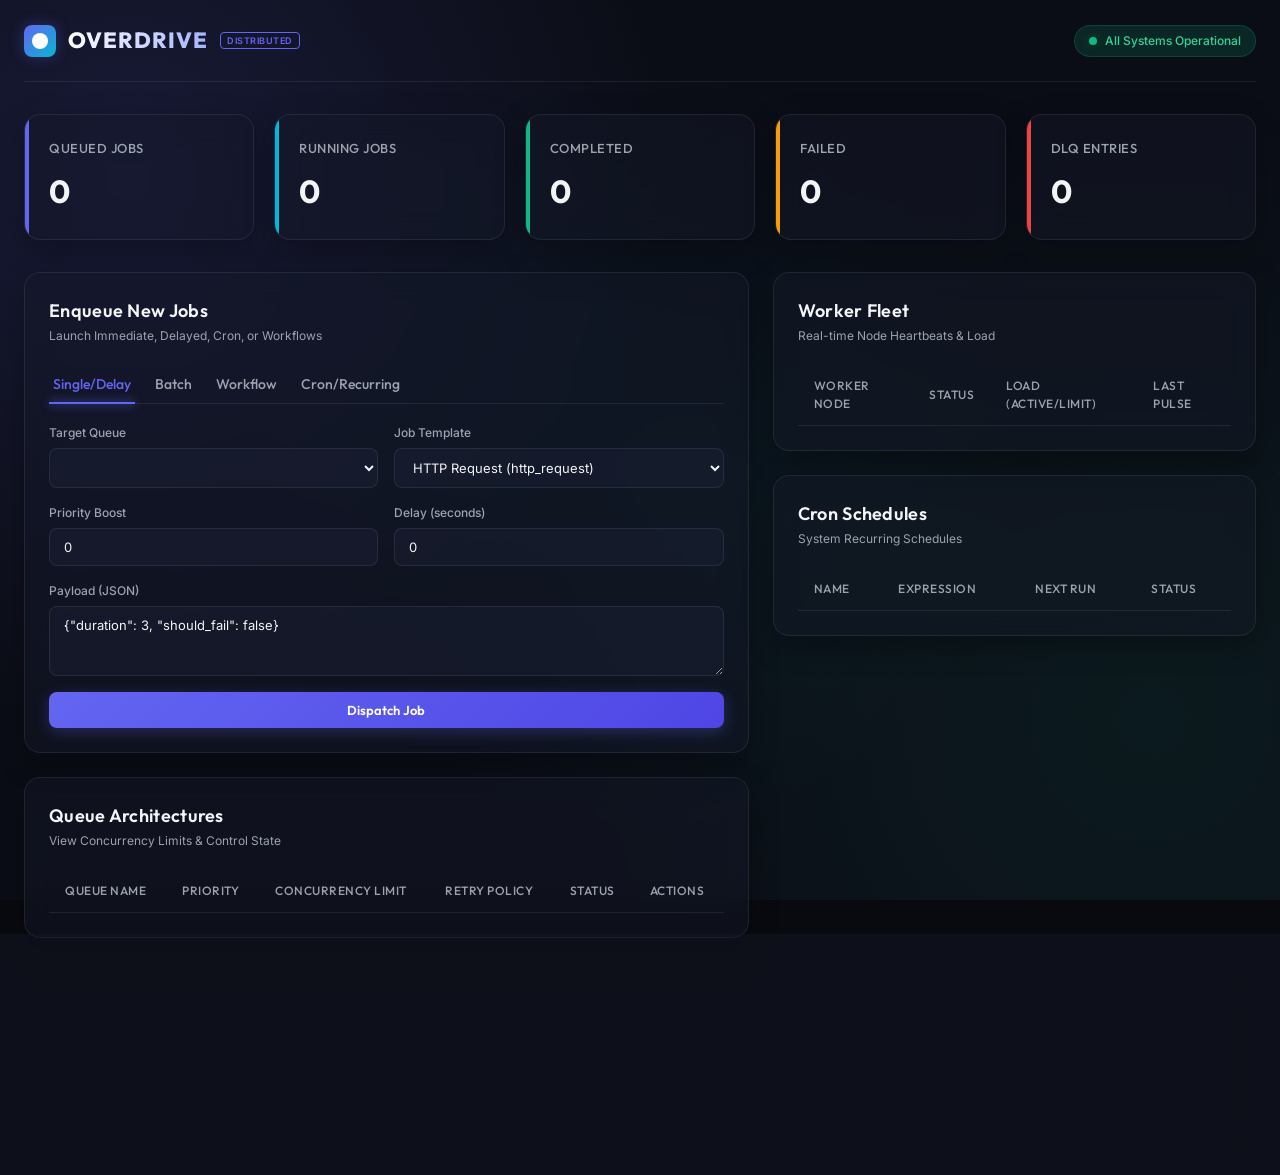
==== commit 6a9c2579: "Change asset links to relative paths to fix GitHub Pages stylesheet loading" ====
--- a/frontend/index.html
+++ b/frontend/index.html
@@ -7,7 +7,7 @@
     <link rel="preconnect" href="https://fonts.googleapis.com">
     <link rel="preconnect" href="https://fonts.gstatic.com" crossorigin>
     <link href="https://fonts.googleapis.com/css2?family=Inter:wght@300;400;500;600&family=Outfit:wght@400;500;600;700;800&display=swap" rel="stylesheet">
-    <link rel="stylesheet" href="/styles.css">
+    <link rel="stylesheet" href="styles.css">
 </head>
 <body>
     <div class="glass-bg"></div>
@@ -377,6 +377,6 @@
         </div>
     </div>
 
-    <script src="/app.js"></script>
+    <script src="app.js"></script>
 </body>
 </html>
--- a/frontend/styles.css
+++ b/frontend/styles.css
@@ -0,0 +1,629 @@
+:root {
+    --bg-dark: #090a0f;
+    --card-bg: rgba(22, 25, 41, 0.45);
+    --card-border: rgba(255, 255, 255, 0.08);
+    --card-border-focus: rgba(99, 102, 241, 0.4);
+    
+    --primary: #6366f1;
+    --primary-glow: rgba(99, 102, 241, 0.3);
+    --secondary: #10b981;
+    --secondary-glow: rgba(16, 185, 129, 0.25);
+    --accent: #f59e0b;
+    --accent-glow: rgba(245, 158, 11, 0.25);
+    --danger: #ef4444;
+    --danger-glow: rgba(239, 68, 68, 0.25);
+    --info: #06b6d4;
+    
+    --text-primary: #f3f4f6;
+    --text-secondary: #9ca3af;
+    --text-muted: #6b7280;
+    
+    --font-heading: 'Outfit', sans-serif;
+    --font-body: 'Inter', sans-serif;
+}
+
+* {
+    box-sizing: border-box;
+    margin: 0;
+    padding: 0;
+}
+
+body {
+    background-color: var(--bg-dark);
+    color: var(--text-primary);
+    font-family: var(--font-body);
+    font-size: 14px;
+    line-height: 1.5;
+    overflow-x: hidden;
+    min-height: 100vh;
+}
+
+/* Vibrant Radial Background Gradients */
+.glass-bg {
+    position: fixed;
+    top: 0;
+    left: 0;
+    width: 100%;
+    height: 100%;
+    z-index: -1;
+    background: 
+        radial-gradient(circle at 10% 20%, rgba(99, 102, 241, 0.15) 0%, transparent 40%),
+        radial-gradient(circle at 90% 80%, rgba(16, 185, 129, 0.08) 0%, transparent 45%),
+        radial-gradient(circle at 50% 50%, rgba(6, 182, 212, 0.05) 0%, transparent 50%),
+        #0b0d16;
+}
+
+.app-container {
+    max-width: 1500px;
+    margin: 0 auto;
+    padding: 24px;
+}
+
+/* Header status */
+.navbar {
+    display: flex;
+    justify-content: space-between;
+    align-items: center;
+    padding-bottom: 24px;
+    border-bottom: 1px solid var(--card-border);
+    margin-bottom: 32px;
+}
+
+.logo-area {
+    display: flex;
+    align-items: center;
+    gap: 12px;
+}
+
+.logo-icon {
+    width: 32px;
+    height: 32px;
+    background: linear-gradient(135deg, var(--primary), var(--info));
+    border-radius: 8px;
+    box-shadow: 0 0 15px var(--primary-glow);
+    position: relative;
+    overflow: hidden;
+}
+
+.logo-icon::after {
+    content: '';
+    position: absolute;
+    top: 25%;
+    left: 25%;
+    width: 50%;
+    height: 50%;
+    background: #fff;
+    border-radius: 50%;
+}
+
+.logo-text {
+    font-family: var(--font-heading);
+    font-size: 22px;
+    font-weight: 800;
+    letter-spacing: 1px;
+    background: linear-gradient(to right, #ffffff, #a5b4fc);
+    -webkit-background-clip: text;
+    -webkit-text-fill-color: transparent;
+}
+
+.logo-badge {
+    font-size: 9px;
+    font-weight: 600;
+    color: var(--primary);
+    border: 1px solid var(--primary);
+    padding: 1px 6px;
+    border-radius: 4px;
+    letter-spacing: 0.5px;
+}
+
+.system-status {
+    display: flex;
+    align-items: center;
+    gap: 8px;
+    background: rgba(16, 185, 129, 0.15);
+    padding: 6px 14px;
+    border-radius: 20px;
+    border: 1px solid rgba(16, 185, 129, 0.2);
+}
+
+.status-pulse {
+    width: 8px;
+    height: 8px;
+    background-color: var(--secondary);
+    border-radius: 50%;
+    box-shadow: 0 0 10px var(--secondary-glow);
+    animation: pulse 1.8s infinite;
+}
+
+.status-lbl {
+    font-size: 12px;
+    font-weight: 500;
+    color: #34d399;
+}
+
+@keyframes pulse {
+    0% { transform: scale(0.9); opacity: 0.6; }
+    50% { transform: scale(1.15); opacity: 1; box-shadow: 0 0 15px var(--secondary); }
+    100% { transform: scale(0.9); opacity: 0.6; }
+}
+
+/* Glassmorphism Cards */
+.glass {
+    background: var(--card-bg);
+    backdrop-filter: blur(15px);
+    -webkit-backdrop-filter: blur(15px);
+    border: 1px solid var(--card-border);
+    border-radius: 16px;
+    box-shadow: 0 10px 30px rgba(0, 0, 0, 0.3);
+    transition: all 0.3s cubic-bezier(0.4, 0, 0.2, 1);
+}
+
+.glass:hover {
+    border-color: rgba(255, 255, 255, 0.12);
+    box-shadow: 0 12px 35px rgba(0, 0, 0, 0.4);
+}
+
+/* Metrics Dashboard */
+.metrics-grid {
+    display: grid;
+    grid-template-columns: repeat(auto-fit, minmax(220px, 1fr));
+    gap: 20px;
+    margin-bottom: 32px;
+}
+
+.metric-card {
+    padding: 24px;
+    display: flex;
+    justify-content: space-between;
+    align-items: center;
+    position: relative;
+    overflow: hidden;
+}
+
+.metric-card::before {
+    content: '';
+    position: absolute;
+    top: 0;
+    left: 0;
+    width: 4px;
+    height: 100%;
+}
+
+#metric-queued::before { background-color: var(--primary); }
+#metric-running::before { background-color: var(--info); }
+#metric-completed::before { background-color: var(--secondary); }
+#metric-failed::before { background-color: var(--accent); }
+#metric-dlq::before { background-color: var(--danger); }
+
+.metric-info h3 {
+    font-family: var(--font-heading);
+    font-size: 13px;
+    font-weight: 500;
+    color: var(--text-secondary);
+    margin-bottom: 8px;
+    text-transform: uppercase;
+    letter-spacing: 0.5px;
+}
+
+.metric-value {
+    font-family: var(--font-heading);
+    font-size: 32px;
+    font-weight: 700;
+}
+
+/* Dual Panel Grid */
+.dashboard-panels {
+    display: grid;
+    grid-template-columns: 1.2fr 0.8fr;
+    gap: 24px;
+    margin-bottom: 32px;
+}
+
+@media (max-width: 1024px) {
+    .dashboard-panels {
+        grid-template-columns: 1fr;
+    }
+}
+
+.panel-left, .panel-right {
+    display: flex;
+    flex-direction: column;
+    gap: 24px;
+}
+
+.panel-card {
+    padding: 24px;
+}
+
+.card-header {
+    margin-bottom: 20px;
+}
+
+.card-header h2 {
+    font-family: var(--font-heading);
+    font-size: 18px;
+    font-weight: 600;
+    letter-spacing: 0.3px;
+}
+
+.subtitle {
+    font-size: 12px;
+    color: var(--text-secondary);
+}
+
+/* Tabs */
+.tabs-header {
+    display: flex;
+    border-bottom: 1px solid var(--card-border);
+    margin-bottom: 20px;
+    gap: 16px;
+}
+
+.tab-btn {
+    background: none;
+    border: none;
+    color: var(--text-secondary);
+    padding: 10px 4px;
+    font-family: var(--font-heading);
+    font-weight: 500;
+    font-size: 14px;
+    cursor: pointer;
+    position: relative;
+    transition: color 0.2s;
+}
+
+.tab-btn:hover {
+    color: var(--text-primary);
+}
+
+.tab-btn.active {
+    color: var(--primary);
+}
+
+.tab-btn.active::after {
+    content: '';
+    position: absolute;
+    bottom: -1px;
+    left: 0;
+    width: 100%;
+    height: 2px;
+    background-color: var(--primary);
+    box-shadow: 0 0 10px var(--primary);
+}
+
+.tab-content {
+    display: none;
+}
+
+.tab-content.active {
+    display: block;
+}
+
+/* Forms */
+.job-form {
+    display: flex;
+    flex-direction: column;
+    gap: 16px;
+}
+
+.form-row {
+    display: flex;
+    gap: 16px;
+}
+
+@media (max-width: 600px) {
+    .form-row {
+        flex-direction: column;
+    }
+}
+
+.form-group {
+    display: flex;
+    flex-direction: column;
+    gap: 6px;
+    flex: 1;
+}
+
+.form-group label {
+    font-size: 12px;
+    font-weight: 500;
+    color: var(--text-secondary);
+}
+
+.form-group input, .form-group select, .form-group textarea {
+    background: rgba(30, 35, 58, 0.4);
+    border: 1px solid var(--card-border);
+    border-radius: 8px;
+    color: var(--text-primary);
+    padding: 10px 14px;
+    font-family: var(--font-body);
+    font-size: 13px;
+    outline: none;
+    transition: all 0.2s;
+}
+
+.form-group input:focus, .form-group select:focus, .form-group textarea:focus {
+    border-color: var(--primary);
+    box-shadow: 0 0 8px var(--primary-glow);
+    background: rgba(30, 35, 58, 0.6);
+}
+
+.form-hint {
+    font-size: 12px;
+    color: var(--text-muted);
+}
+
+/* Buttons */
+.btn {
+    border: none;
+    border-radius: 8px;
+    padding: 10px 18px;
+    font-family: var(--font-heading);
+    font-weight: 600;
+    font-size: 13px;
+    cursor: pointer;
+    transition: all 0.2s cubic-bezier(0.4, 0, 0.2, 1);
+    display: inline-flex;
+    align-items: center;
+    justify-content: center;
+    gap: 8px;
+}
+
+.btn-primary {
+    background: linear-gradient(135deg, var(--primary), #4f46e5);
+    color: #fff;
+    box-shadow: 0 4px 15px var(--primary-glow);
+}
+
+.btn-primary:hover {
+    transform: translateY(-1px);
+    box-shadow: 0 6px 20px rgba(99, 102, 241, 0.45);
+}
+
+.btn-secondary {
+    background: rgba(255, 255, 255, 0.06);
+    border: 1px solid var(--card-border);
+    color: var(--text-primary);
+}
+
+.btn-secondary:hover {
+    background: rgba(255, 255, 255, 0.12);
+}
+
+.btn-xs {
+    padding: 4px 8px;
+    font-size: 11px;
+    border-radius: 4px;
+}
+
+/* Data Tables */
+.table-container {
+    width: 100%;
+    overflow-x: auto;
+}
+
+.data-table {
+    width: 100%;
+    border-collapse: collapse;
+    text-align: left;
+}
+
+.data-table th {
+    font-family: var(--font-heading);
+    font-size: 12px;
+    font-weight: 500;
+    color: var(--text-secondary);
+    padding: 12px 16px;
+    border-bottom: 1px solid var(--card-border);
+    text-transform: uppercase;
+    letter-spacing: 0.5px;
+}
+
+.data-table td {
+    padding: 14px 16px;
+    border-bottom: 1px solid rgba(255, 255, 255, 0.03);
+    vertical-align: middle;
+}
+
+.data-table tbody tr:hover {
+    background: rgba(255, 255, 255, 0.02);
+}
+
+/* Status Badges */
+.badge {
+    display: inline-block;
+    padding: 3px 8px;
+    border-radius: 12px;
+    font-size: 11px;
+    font-weight: 600;
+    text-transform: uppercase;
+}
+
+.badge-queued { background: rgba(99, 102, 241, 0.15); color: #818cf8; border: 1px solid rgba(99, 102, 241, 0.2); }
+.badge-scheduled { background: rgba(6, 182, 212, 0.15); color: #22d3ee; border: 1px solid rgba(6, 182, 212, 0.2); }
+.badge-running { background: rgba(245, 158, 11, 0.15); color: #fbbf24; border: 1px solid rgba(245, 158, 11, 0.2); }
+.badge-completed { background: rgba(16, 185, 129, 0.15); color: #34d399; border: 1px solid rgba(16, 185, 129, 0.2); }
+.badge-failed { background: rgba(239, 68, 68, 0.15); color: #f87171; border: 1px solid rgba(239, 68, 68, 0.2); }
+.badge-blocked { background: rgba(107, 114, 128, 0.15); color: #9ca3af; border: 1px solid rgba(107, 114, 128, 0.2); }
+.badge-dlq { background: rgba(220, 38, 38, 0.25); color: #fca5a5; border: 1px solid rgba(220, 38, 38, 0.3); }
+
+.badge-active { background: rgba(16, 185, 129, 0.15); color: #34d399; }
+.badge-idle { background: rgba(99, 102, 241, 0.15); color: #818cf8; }
+.badge-offline { background: rgba(107, 114, 128, 0.15); color: #9ca3af; }
+
+/* Filter Headers */
+.card-header-row {
+    display: flex;
+    justify-content: space-between;
+    align-items: center;
+    margin-bottom: 20px;
+    flex-wrap: wrap;
+    gap: 16px;
+}
+
+.explorer-filters {
+    display: flex;
+    gap: 12px;
+}
+
+.explorer-filters select {
+    background: rgba(30, 35, 58, 0.4);
+    border: 1px solid var(--card-border);
+    border-radius: 8px;
+    color: var(--text-primary);
+    padding: 8px 12px;
+    font-size: 13px;
+    outline: none;
+}
+
+/* Drawer UI */
+.drawer-overlay {
+    position: fixed;
+    top: 0;
+    left: 0;
+    width: 100%;
+    height: 100%;
+    background: rgba(0, 0, 0, 0.6);
+    backdrop-filter: blur(4px);
+    z-index: 100;
+    opacity: 0;
+    pointer-events: none;
+    transition: opacity 0.3s ease;
+}
+
+.drawer-overlay.active {
+    opacity: 1;
+    pointer-events: auto;
+}
+
+.drawer-content {
+    position: fixed;
+    top: 0;
+    right: -450px;
+    width: 450px;
+    height: 100%;
+    background: rgba(15, 17, 28, 0.95);
+    border-left: 1px solid var(--card-border);
+    padding: 32px 24px;
+    overflow-y: auto;
+    transition: right 0.3s cubic-bezier(0.4, 0, 0.2, 1);
+    box-shadow: -10px 0 40px rgba(0, 0, 0, 0.5);
+    z-index: 101;
+}
+
+.drawer-overlay.active .drawer-content {
+    right: 0;
+}
+
+.drawer-close {
+    position: absolute;
+    top: 24px;
+    right: 24px;
+    background: none;
+    border: none;
+    color: var(--text-secondary);
+    font-size: 28px;
+    cursor: pointer;
+    line-height: 1;
+}
+
+.drawer-close:hover {
+    color: var(--text-primary);
+}
+
+.drawer-subtitle {
+    font-size: 12px;
+    color: var(--text-muted);
+    margin-bottom: 24px;
+}
+
+.drawer-grid {
+    display: grid;
+    grid-template-columns: 1fr 1fr;
+    gap: 16px;
+    margin-bottom: 24px;
+}
+
+.drawer-info-block h4 {
+    font-size: 11px;
+    text-transform: uppercase;
+    color: var(--text-secondary);
+    margin-bottom: 4px;
+    letter-spacing: 0.5px;
+}
+
+.drawer-section {
+    margin-bottom: 24px;
+}
+
+.drawer-section h4 {
+    font-size: 12px;
+    text-transform: uppercase;
+    color: var(--text-secondary);
+    margin-bottom: 8px;
+    letter-spacing: 0.5px;
+}
+
+.code-block {
+    background: rgba(0, 0, 0, 0.3);
+    border: 1px solid rgba(255, 255, 255, 0.05);
+    border-radius: 8px;
+    padding: 12px;
+    font-family: monospace;
+    font-size: 12px;
+    color: #a5b4fc;
+    white-space: pre-wrap;
+    word-break: break-all;
+}
+
+.code-block.error {
+    color: #f87171;
+    border-color: rgba(239, 68, 68, 0.2);
+}
+
+/* Timeline/Executions in Drawer */
+.timeline {
+    display: flex;
+    flex-direction: column;
+    gap: 16px;
+}
+
+.timeline-item {
+    position: relative;
+    padding-left: 20px;
+    border-left: 2px solid var(--card-border);
+}
+
+.timeline-item::after {
+    content: '';
+    position: absolute;
+    top: 4px;
+    left: -6px;
+    width: 10px;
+    height: 10px;
+    border-radius: 50%;
+    background: var(--text-muted);
+}
+
+.timeline-item.success::after { background: var(--secondary); }
+.timeline-item.failed::after { background: var(--danger); }
+.timeline-item.running::after { background: var(--accent); }
+
+.timeline-header {
+    display: flex;
+    justify-content: space-between;
+    font-size: 12px;
+    font-weight: 500;
+    margin-bottom: 2px;
+}
+
+.timeline-detail {
+    font-size: 11px;
+    color: var(--text-secondary);
+}
+
+.drawer-footer {
+    margin-top: 32px;
+    border-top: 1px solid var(--card-border);
+    padding-top: 24px;
+}
